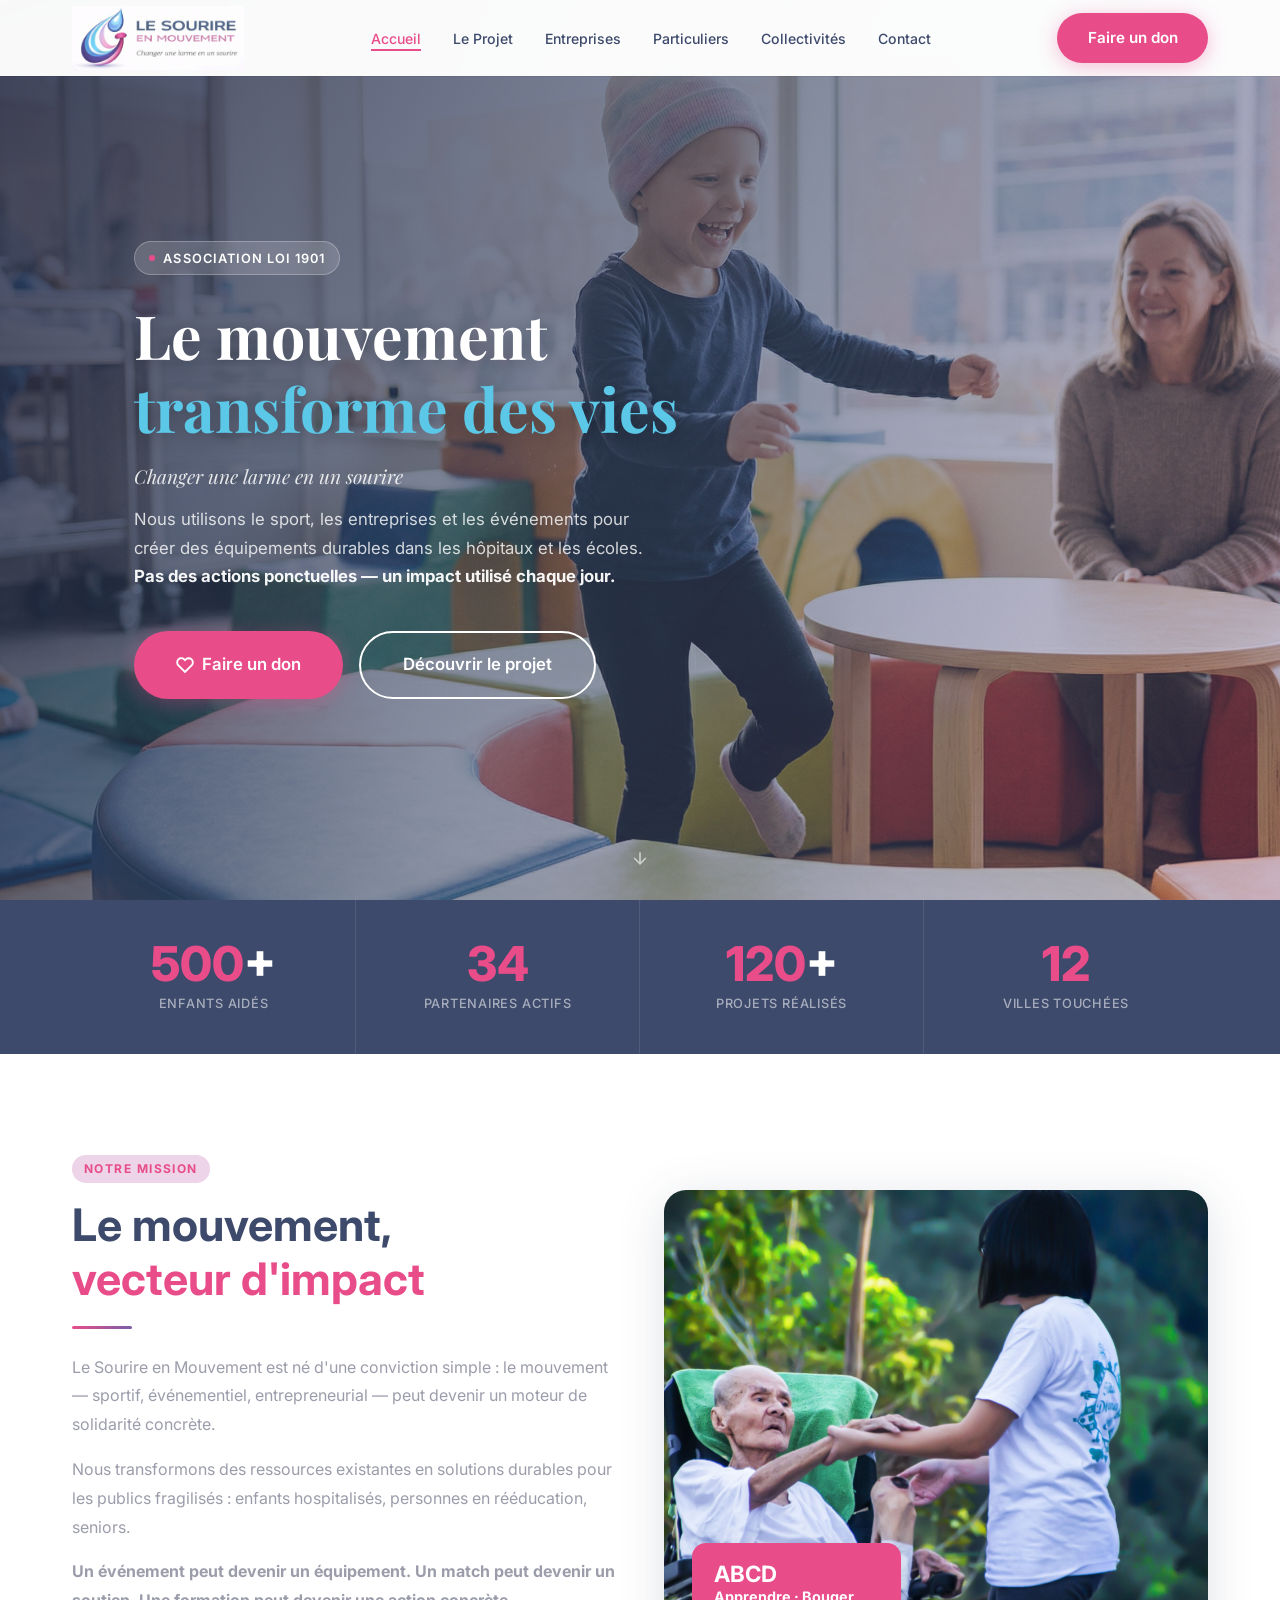
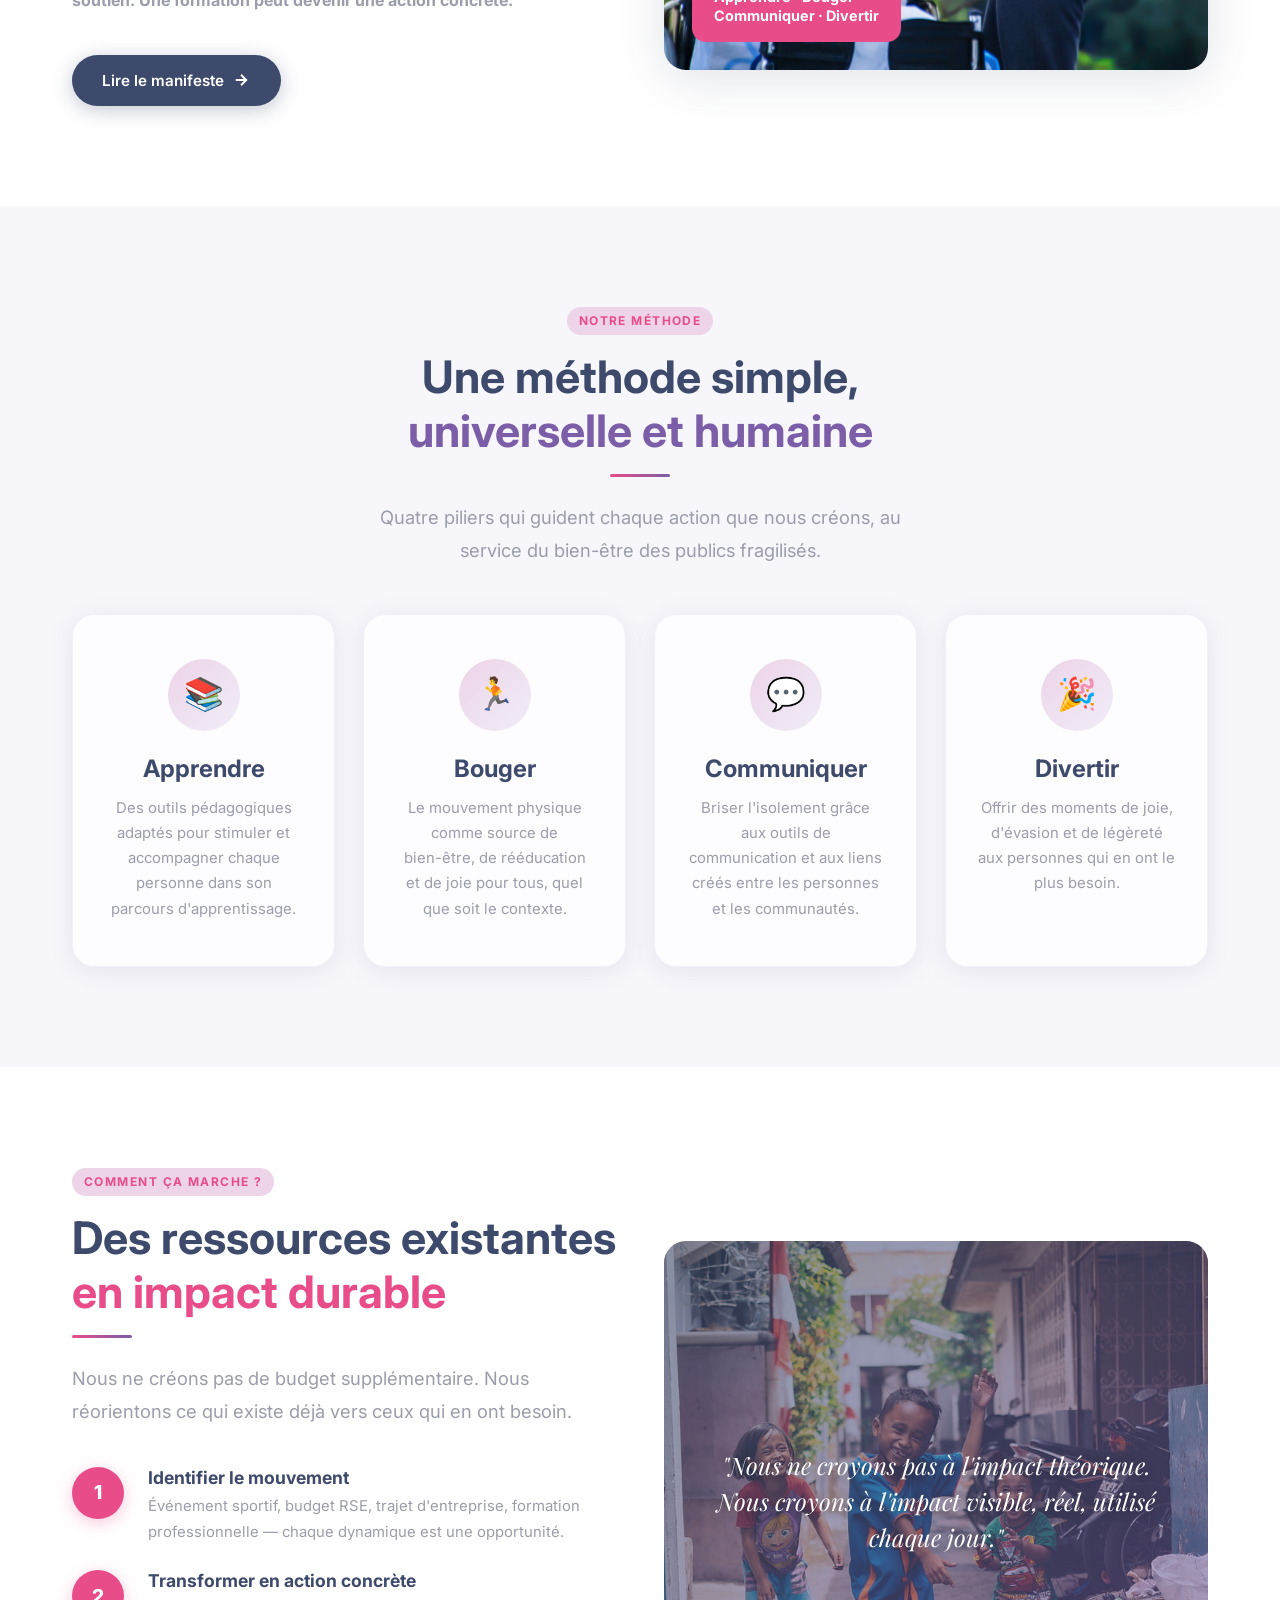
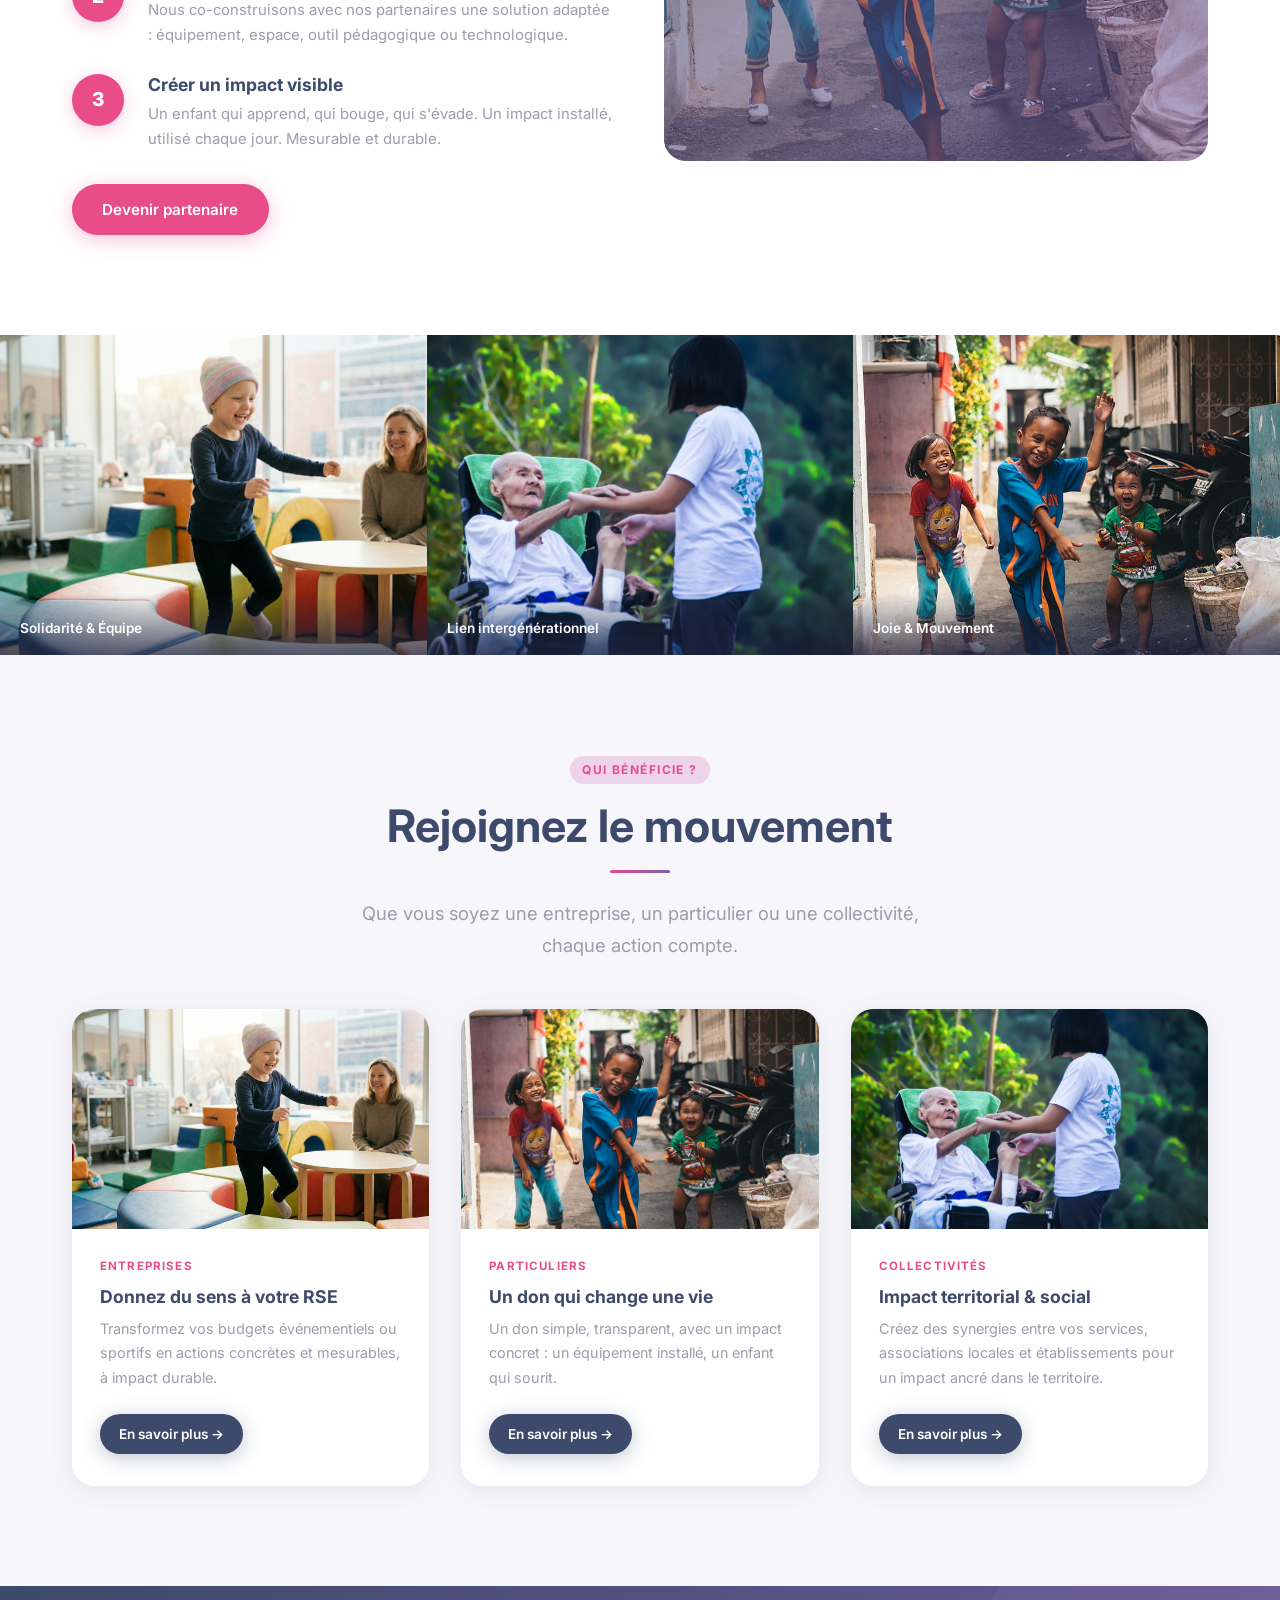
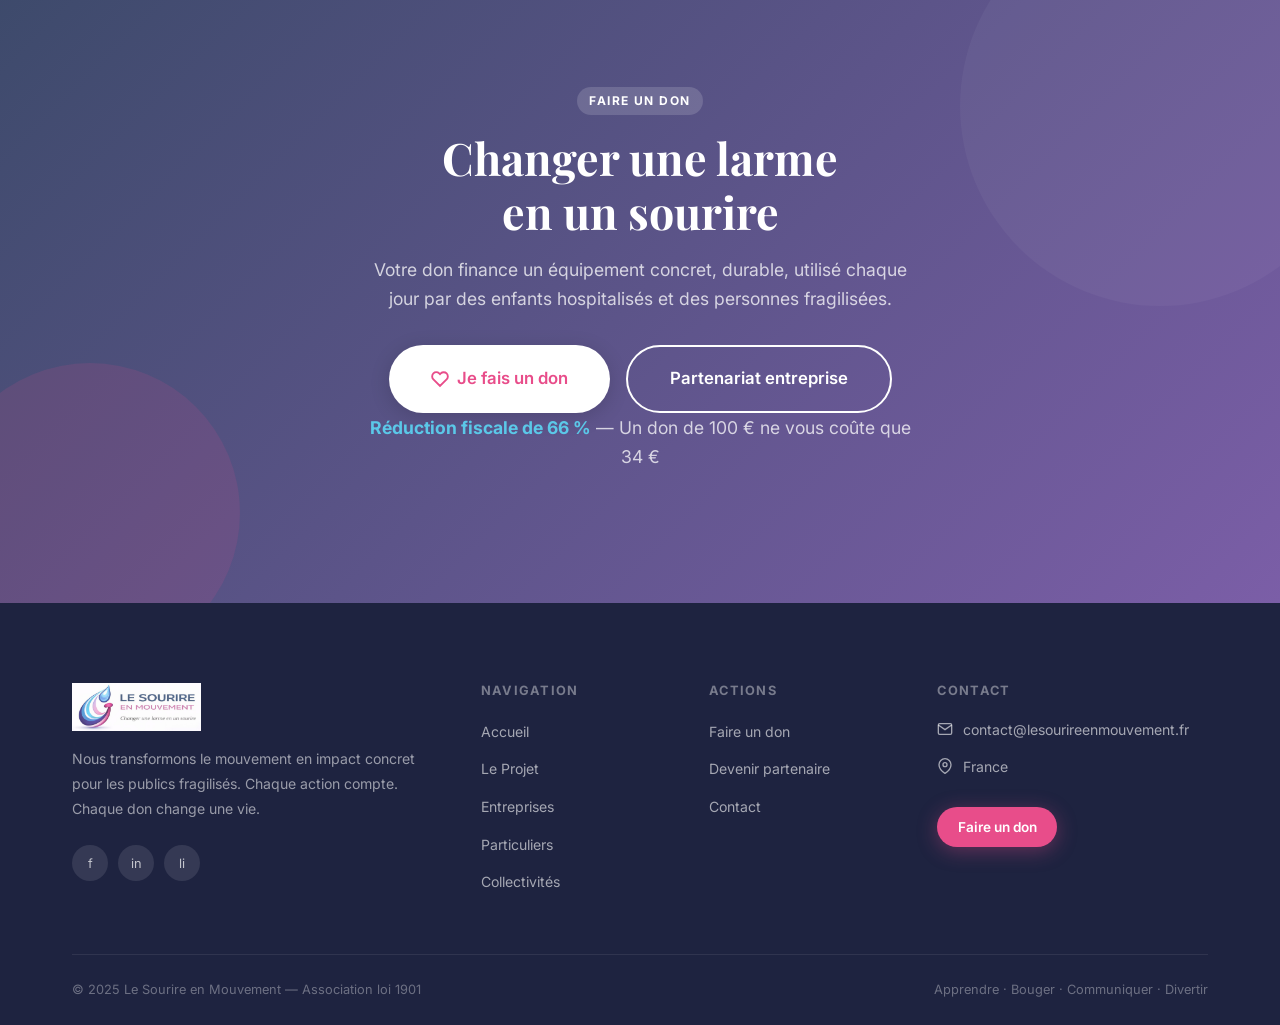
==== index.html @ 17873d9f "Initial commit — Le Sourire en Mouvement website" ====
<!DOCTYPE html>
<html lang="fr">
<head>
  <meta charset="UTF-8">
  <meta name="viewport" content="width=device-width, initial-scale=1.0">
  <title>Le Sourire en Mouvement — Changer une larme en un sourire</title>
  <meta name="description" content="Le Sourire en Mouvement transforme le mouvement en impact concret pour les enfants hospitalisés, les personnes en rééducation et les seniors.">
  <link rel="stylesheet" href="style.css">
</head>
<body>

<!-- ── Navigation ──────────────────────────────────────────────────────── -->
<nav class="navbar" id="navbar">
  <div class="navbar__inner">
    <a href="index.html" class="navbar__logo">
      <img src="images/logo.png" alt="Le Sourire en Mouvement">
    </a>
    <ul class="navbar__nav">
      <li><a href="index.html" class="active">Accueil</a></li>
      <li><a href="presentation.html">Le Projet</a></li>
      <li><a href="entreprises.html">Entreprises</a></li>
      <li><a href="particuliers.html">Particuliers</a></li>
      <li><a href="collectivites.html">Collectivités</a></li>
      <li><a href="contact.html">Contact</a></li>
    </ul>
    <div class="navbar__cta">
      <a href="don.html" class="btn btn-primary">Faire un don</a>
      <button class="navbar__hamburger" id="hamburger" aria-label="Menu">
        <span></span><span></span><span></span>
      </button>
    </div>
  </div>
</nav>

<!-- ── Hero ────────────────────────────────────────────────────────────── -->
<section class="hero">
  <div class="hero__bg"></div>
  <div class="hero__overlay"></div>
  <div class="hero__content">
    <div class="hero__tag">Association loi 1901</div>
    <h1 class="hero__title serif">
      Le mouvement<br>
      <em>transforme des vies</em>
    </h1>
    <p class="hero__sub">Changer une larme en un sourire</p>
    <p class="hero__desc">
      Nous utilisons le sport, les entreprises et les événements
      pour créer des équipements durables dans les hôpitaux et les écoles.
      <strong style="color:rgba(255,255,255,.95)">Pas des actions ponctuelles — un impact utilisé chaque jour.</strong>
    </p>
    <div class="hero__actions">
      <a href="don.html" class="btn btn-primary btn-lg">
        <svg xmlns="http://www.w3.org/2000/svg" viewBox="0 0 24 24" fill="none" stroke="currentColor" stroke-width="2.5"><path d="M20.84 4.61a5.5 5.5 0 0 0-7.78 0L12 5.67l-1.06-1.06a5.5 5.5 0 0 0-7.78 7.78l1.06 1.06L12 21.23l7.78-7.78 1.06-1.06a5.5 5.5 0 0 0 0-7.78z"/></svg>
        Faire un don
      </a>
      <a href="presentation.html" class="btn btn-outline btn-lg">Découvrir le projet</a>
    </div>
  </div>
  <div class="hero__scroll">
    <svg xmlns="http://www.w3.org/2000/svg" viewBox="0 0 24 24" fill="none" stroke="currentColor" stroke-width="2"><path d="M12 5v14M5 12l7 7 7-7"/></svg>
  </div>
</section>

<!-- ── Stats Bar ────────────────────────────────────────────────────────── -->
<section class="stats-bar">
  <div class="stats-bar__inner container">
    <div class="stat-item">
      <div class="stat-item__number"><span id="c1">0</span>+</div>
      <div class="stat-item__label">Enfants aidés</div>
    </div>
    <div class="stat-item">
      <div class="stat-item__number"><span id="c2">0</span></div>
      <div class="stat-item__label">Partenaires actifs</div>
    </div>
    <div class="stat-item">
      <div class="stat-item__number"><span id="c3">0</span>+</div>
      <div class="stat-item__label">Projets réalisés</div>
    </div>
    <div class="stat-item">
      <div class="stat-item__number"><span id="c4">0</span></div>
      <div class="stat-item__label">Villes touchées</div>
    </div>
  </div>
</section>

<!-- ── Mission ──────────────────────────────────────────────────────────── -->
<section class="section">
  <div class="container">
    <div class="grid-2">
      <div class="mission__text">
        <span class="section-tag">Notre mission</span>
        <h2>Le mouvement,<br><span class="text-pink">vecteur d'impact</span></h2>
        <div class="divider divider--left"></div>
        <p>
          Le Sourire en Mouvement est né d'une conviction simple : le mouvement — sportif,
          événementiel, entrepreneurial — peut devenir un moteur de solidarité concrète.
        </p>
        <p>
          Nous transformons des ressources existantes en solutions durables pour les publics
          fragilisés : enfants hospitalisés, personnes en rééducation, seniors.
        </p>
        <p>
          <strong>Un événement peut devenir un équipement. Un match peut devenir un soutien.
          Une formation peut devenir une action concrète.</strong>
        </p>
        <a href="presentation.html" class="btn btn-navy mt-4">
          Lire le manifeste
          <svg xmlns="http://www.w3.org/2000/svg" viewBox="0 0 24 24" fill="none" stroke="currentColor" stroke-width="2.5"><path d="M5 12h14M12 5l7 7-7 7"/></svg>
        </a>
      </div>
      <div class="mission__image-wrap">
        <img src="images/intergenerationnel.jpg" alt="Lien intergénérationnel — enfants et adultes ensemble">
        <div class="mission__badge">
          <strong>ABCD</strong>
          Apprendre · Bouger<br>Communiquer · Divertir
        </div>
      </div>
    </div>
  </div>
</section>

<!-- ── 4 Pillars ────────────────────────────────────────────────────────── -->
<section class="section section--bg">
  <div class="container">
    <div class="text-center mb-6">
      <span class="section-tag">Notre méthode</span>
      <h2>Une méthode simple,<br><span class="text-purple">universelle et humaine</span></h2>
      <div class="divider"></div>
      <p class="section-lead">
        Quatre piliers qui guident chaque action que nous créons,
        au service du bien-être des publics fragilisés.
      </p>
    </div>
    <div class="grid-4">
      <div class="pillar-card fade-up">
        <div class="pillar-card__icon">📚</div>
        <h3>Apprendre</h3>
        <p>Des outils pédagogiques adaptés pour stimuler et accompagner chaque personne dans son parcours d'apprentissage.</p>
      </div>
      <div class="pillar-card fade-up">
        <div class="pillar-card__icon">🏃</div>
        <h3>Bouger</h3>
        <p>Le mouvement physique comme source de bien-être, de rééducation et de joie pour tous, quel que soit le contexte.</p>
      </div>
      <div class="pillar-card fade-up">
        <div class="pillar-card__icon">💬</div>
        <h3>Communiquer</h3>
        <p>Briser l'isolement grâce aux outils de communication et aux liens créés entre les personnes et les communautés.</p>
      </div>
      <div class="pillar-card fade-up">
        <div class="pillar-card__icon">🎉</div>
        <h3>Divertir</h3>
        <p>Offrir des moments de joie, d'évasion et de légèreté aux personnes qui en ont le plus besoin.</p>
      </div>
    </div>
  </div>
</section>

<!-- ── How It Works ─────────────────────────────────────────────────────── -->
<section class="section">
  <div class="container">
    <div class="grid-2">
      <div>
        <span class="section-tag">Comment ça marche ?</span>
        <h2>Des ressources existantes<br><span class="text-pink">en impact durable</span></h2>
        <div class="divider divider--left"></div>
        <p class="section-lead" style="margin-bottom:2.5rem">
          Nous ne créons pas de budget supplémentaire.
          Nous réorientons ce qui existe déjà vers ceux qui en ont besoin.
        </p>
        <div style="display:flex;flex-direction:column;gap:1.6rem">
          <div class="step-card">
            <div class="step-card__num">1</div>
            <div>
              <h3>Identifier le mouvement</h3>
              <p>Événement sportif, budget RSE, trajet d'entreprise, formation professionnelle — chaque dynamique est une opportunité.</p>
            </div>
          </div>
          <div class="step-card">
            <div class="step-card__num">2</div>
            <div>
              <h3>Transformer en action concrète</h3>
              <p>Nous co-construisons avec nos partenaires une solution adaptée : équipement, espace, outil pédagogique ou technologique.</p>
            </div>
          </div>
          <div class="step-card">
            <div class="step-card__num">3</div>
            <div>
              <h3>Créer un impact visible</h3>
              <p>Un enfant qui apprend, qui bouge, qui s'évade. Un impact installé, utilisé chaque jour. Mesurable et durable.</p>
            </div>
          </div>
        </div>
        <a href="entreprises.html" class="btn btn-primary mt-4">Devenir partenaire</a>
      </div>
      <div class="steps-visual">
        <img src="images/children-friends.jpg" alt="Enfants jouant ensemble">
        <div class="steps-visual__overlay">
          <div class="steps-visual__quote">
            "Nous ne croyons pas à l'impact théorique. Nous croyons à l'impact visible, réel, utilisé chaque jour."
          </div>
        </div>
      </div>
    </div>
  </div>
</section>

<!-- ── Photo Strip ──────────────────────────────────────────────────────── -->
<div class="photo-strip">
  <div class="photo-strip__item">
    <img src="images/hero.jpg" alt="Enfants solidaires">
    <div class="photo-strip__item__label">Solidarité &amp; Équipe</div>
  </div>
  <div class="photo-strip__item">
    <img src="images/intergenerationnel.jpg" alt="Lien intergénérationnel">
    <div class="photo-strip__item__label">Lien intergénérationnel</div>
  </div>
  <div class="photo-strip__item">
    <img src="images/children-friends.jpg" alt="Enfants heureux">
    <div class="photo-strip__item__label">Joie &amp; Mouvement</div>
  </div>
</div>

<!-- ── Who We Help ──────────────────────────────────────────────────────── -->
<section class="section section--bg">
  <div class="container">
    <div class="text-center mb-6">
      <span class="section-tag">Qui bénéficie ?</span>
      <h2>Rejoignez le mouvement</h2>
      <div class="divider"></div>
      <p class="section-lead">
        Que vous soyez une entreprise, un particulier ou une collectivité,
        chaque action compte.
      </p>
    </div>
    <div class="grid-3">
      <div class="impact-card">
        <div class="impact-card__img">
          <img src="images/hero.jpg" alt="Entreprises partenaires">
        </div>
        <div class="impact-card__body">
          <div class="impact-card__tag">Entreprises</div>
          <h3>Donnez du sens à votre RSE</h3>
          <p>Transformez vos budgets événementiels ou sportifs en actions concrètes et mesurables, à impact durable.</p>
          <a href="entreprises.html" class="btn btn-navy mt-3" style="font-size:.85rem;padding:.65em 1.4em">En savoir plus →</a>
        </div>
      </div>
      <div class="impact-card">
        <div class="impact-card__img">
          <img src="images/children-friends.jpg" alt="Particuliers donateurs">
        </div>
        <div class="impact-card__body">
          <div class="impact-card__tag">Particuliers</div>
          <h3>Un don qui change une vie</h3>
          <p>Un don simple, transparent, avec un impact concret : un équipement installé, un enfant qui sourit.</p>
          <a href="particuliers.html" class="btn btn-navy mt-3" style="font-size:.85rem;padding:.65em 1.4em">En savoir plus →</a>
        </div>
      </div>
      <div class="impact-card">
        <div class="impact-card__img">
          <img src="images/intergenerationnel.jpg" alt="Collectivités locales">
        </div>
        <div class="impact-card__body">
          <div class="impact-card__tag">Collectivités</div>
          <h3>Impact territorial &amp; social</h3>
          <p>Créez des synergies entre vos services, associations locales et établissements pour un impact ancré dans le territoire.</p>
          <a href="collectivites.html" class="btn btn-navy mt-3" style="font-size:.85rem;padding:.65em 1.4em">En savoir plus →</a>
        </div>
      </div>
    </div>
  </div>
</section>

<!-- ── Donate CTA ───────────────────────────────────────────────────────── -->
<section class="donate-banner">
  <div class="container" style="position:relative;z-index:1">
    <span class="section-tag" style="background:rgba(255,255,255,.15);color:var(--white)">Faire un don</span>
    <h2 class="serif" style="margin-bottom:1rem">
      Changer une larme<br>en un sourire
    </h2>
    <p>
      Votre don finance un équipement concret, durable, utilisé chaque jour
      par des enfants hospitalisés et des personnes fragilisées.
    </p>
    <div class="donate-banner__actions">
      <a href="don.html" class="btn btn-white btn-lg">
        <svg xmlns="http://www.w3.org/2000/svg" viewBox="0 0 24 24" fill="none" stroke="currentColor" stroke-width="2.5"><path d="M20.84 4.61a5.5 5.5 0 0 0-7.78 0L12 5.67l-1.06-1.06a5.5 5.5 0 0 0-7.78 7.78l1.06 1.06L12 21.23l7.78-7.78 1.06-1.06a5.5 5.5 0 0 0 0-7.78z"/></svg>
        Je fais un don
      </a>
      <a href="entreprises.html" class="btn btn-outline btn-lg">Partenariat entreprise</a>
    </div>
    <p class="tax-note">
      <strong>Réduction fiscale de 66 %</strong> — Un don de 100 € ne vous coûte que 34 €
    </p>
  </div>
</section>

<!-- ── Footer ───────────────────────────────────────────────────────────── -->
<footer class="footer">
  <div class="container">
    <div class="footer__grid">
      <div class="footer__brand">
        <img src="images/logo.png" alt="Le Sourire en Mouvement">
        <p>
          Nous transformons le mouvement en impact concret pour les publics fragilisés.
          Chaque action compte. Chaque don change une vie.
        </p>
        <div class="footer__social">
          <a href="#" aria-label="Facebook">f</a>
          <a href="#" aria-label="Instagram">in</a>
          <a href="#" aria-label="LinkedIn">li</a>
        </div>
      </div>
      <div class="footer__col">
        <h4>Navigation</h4>
        <ul>
          <li><a href="index.html">Accueil</a></li>
          <li><a href="presentation.html">Le Projet</a></li>
          <li><a href="entreprises.html">Entreprises</a></li>
          <li><a href="particuliers.html">Particuliers</a></li>
          <li><a href="collectivites.html">Collectivités</a></li>
        </ul>
      </div>
      <div class="footer__col">
        <h4>Actions</h4>
        <ul>
          <li><a href="don.html">Faire un don</a></li>
          <li><a href="entreprises.html">Devenir partenaire</a></li>
          <li><a href="contact.html">Contact</a></li>
        </ul>
      </div>
      <div class="footer__col">
        <h4>Contact</h4>
        <div class="footer__contact-item">
          <svg xmlns="http://www.w3.org/2000/svg" width="16" height="16" viewBox="0 0 24 24" fill="none" stroke="currentColor" stroke-width="2"><path d="M4 4h16c1.1 0 2 .9 2 2v12c0 1.1-.9 2-2 2H4c-1.1 0-2-.9-2-2V6c0-1.1.9-2 2-2z"/><polyline points="22,6 12,13 2,6"/></svg>
          contact@lesourireenmouvement.fr
        </div>
        <div class="footer__contact-item">
          <svg xmlns="http://www.w3.org/2000/svg" width="16" height="16" viewBox="0 0 24 24" fill="none" stroke="currentColor" stroke-width="2"><path d="M21 10c0 7-9 13-9 13s-9-6-9-13a9 9 0 0 1 18 0z"/><circle cx="12" cy="10" r="3"/></svg>
          France
        </div>
        <a href="don.html" class="btn btn-primary mt-2" style="font-size:.85rem;padding:.65em 1.5em">Faire un don</a>
      </div>
    </div>
    <div class="footer__bottom">
      <span>© 2025 Le Sourire en Mouvement — Association loi 1901</span>
      <span>Apprendre · Bouger · Communiquer · Divertir</span>
    </div>
  </div>
</footer>

<script>
  // Hamburger menu
  const hamburger = document.getElementById('hamburger');
  const navbar = document.getElementById('navbar');
  hamburger?.addEventListener('click', () => navbar.classList.toggle('navbar--open'));

  // Animated counters
  function animateCounter(el, target, suffix) {
    let start = 0;
    const step = target / 60;
    const interval = setInterval(() => {
      start = Math.min(start + step, target);
      el.textContent = Math.round(start).toLocaleString('fr-FR');
      if (start >= target) clearInterval(interval);
    }, 25);
  }
  const observer = new IntersectionObserver((entries) => {
    entries.forEach(e => {
      if (e.isIntersecting) {
        animateCounter(document.getElementById('c1'), 500);
        animateCounter(document.getElementById('c2'), 34);
        animateCounter(document.getElementById('c3'), 120);
        animateCounter(document.getElementById('c4'), 12);
        observer.disconnect();
      }
    });
  }, { threshold: 0.3 });
  const statsBar = document.querySelector('.stats-bar');
  if (statsBar) observer.observe(statsBar);

  // Navbar scroll effect
  window.addEventListener('scroll', () => {
    navbar.style.boxShadow = window.scrollY > 20 ? '0 2px 20px rgba(0,0,0,.10)' : '';
  });
</script>
</body>
</html>
---- style.css ----
/* ============================================================
   LE SOURIRE EN MOUVEMENT — Global Stylesheet
   Inspired by DoGood / Qode Interactive charity theme
   ============================================================ */

@import url('https://fonts.googleapis.com/css2?family=Inter:wght@300;400;500;600;700;800&family=Playfair+Display:ital,wght@0,700;1,600&display=swap');

/* ── CSS Variables ─────────────────────────────────────────── */
:root {
  --navy:       #3D4A6B;
  --pink:       #E84D8A;
  --purple:     #7B5EA7;
  --sky:        #5BC8E8;
  --rose:       #D97FAB;
  --lavender:   #A89CC8;
  --bg:         #F7F6FB;
  --bg2:        #F0EDF8;
  --mist:       #D8D0EC;
  --blush:      #EDD4E8;
  --gray:       #9B9DAA;
  --dark:       #1E2340;
  --white:      #FFFFFF;
  --card-bg:    #FDFCFF;

  --radius:     14px;
  --radius-lg:  22px;
  --shadow:     0 4px 24px rgba(61,74,107,.10);
  --shadow-lg:  0 8px 48px rgba(61,74,107,.16);
  --transition: .3s cubic-bezier(.4,0,.2,1);
}

/* ── Reset ─────────────────────────────────────────────────── */
*, *::before, *::after { box-sizing: border-box; margin: 0; padding: 0; }
html { scroll-behavior: smooth; font-size: 16px; }
body {
  font-family: 'Inter', system-ui, sans-serif;
  color: var(--navy);
  background: var(--white);
  line-height: 1.65;
  overflow-x: hidden;
}
img { display: block; max-width: 100%; height: auto; }
a  { color: inherit; text-decoration: none; }
ul { list-style: none; }
button { cursor: pointer; font-family: inherit; border: none; background: none; }

/* ── Typography ────────────────────────────────────────────── */
h1,h2,h3,h4,h5 { line-height: 1.2; font-weight: 700; }
h1 { font-size: clamp(2.2rem, 5vw, 3.8rem); }
h2 { font-size: clamp(1.7rem, 3.5vw, 2.8rem); }
h3 { font-size: clamp(1.2rem, 2vw, 1.5rem); }
.serif { font-family: 'Playfair Display', Georgia, serif; }
.section-tag {
  display: inline-block;
  font-size: .75rem;
  font-weight: 700;
  letter-spacing: .12em;
  text-transform: uppercase;
  color: var(--pink);
  background: var(--blush);
  padding: .35em 1em;
  border-radius: 50px;
  margin-bottom: 1rem;
}
.section-lead {
  font-size: 1.15rem;
  color: var(--gray);
  max-width: 560px;
  line-height: 1.75;
}
.text-pink   { color: var(--pink); }
.text-purple { color: var(--purple); }
.text-white  { color: var(--white); }

/* ── Layout ─────────────────────────────────────────────────── */
.container {
  width: 100%;
  max-width: 1200px;
  margin-inline: auto;
  padding-inline: 32px;
}
.container--wide { max-width: 1400px; }
.section { padding: 100px 0; }
.section--sm { padding: 64px 0; }
.section--bg  { background: var(--bg); }
.section--bg2 { background: var(--bg2); }
.section--dark { background: var(--navy); color: var(--white); }
.section--pink { background: var(--pink); color: var(--white); }

/* Grid helpers */
.grid-2 { display: grid; grid-template-columns: 1fr 1fr; gap: 48px; align-items: center; }
.grid-3 { display: grid; grid-template-columns: repeat(3, 1fr); gap: 32px; }
.grid-4 { display: grid; grid-template-columns: repeat(4, 1fr); gap: 28px; }

/* ── Buttons ────────────────────────────────────────────────── */
.btn {
  display: inline-flex;
  align-items: center;
  gap: .5rem;
  padding: .85em 2em;
  border-radius: 50px;
  font-weight: 600;
  font-size: .95rem;
  transition: var(--transition);
  white-space: nowrap;
}
.btn-primary {
  background: var(--pink);
  color: var(--white);
  box-shadow: 0 4px 20px rgba(232,77,138,.35);
}
.btn-primary:hover {
  background: #d63a78;
  box-shadow: 0 6px 28px rgba(232,77,138,.50);
  transform: translateY(-2px);
}
.btn-outline {
  border: 2px solid var(--white);
  color: var(--white);
}
.btn-outline:hover {
  background: var(--white);
  color: var(--navy);
  transform: translateY(-2px);
}
.btn-navy {
  background: var(--navy);
  color: var(--white);
  box-shadow: 0 4px 20px rgba(61,74,107,.30);
}
.btn-navy:hover {
  background: #2e3755;
  transform: translateY(-2px);
}
.btn-white {
  background: var(--white);
  color: var(--pink);
  box-shadow: 0 4px 20px rgba(0,0,0,.15);
}
.btn-white:hover {
  background: var(--bg);
  transform: translateY(-2px);
}
.btn-lg { padding: 1.1em 2.5em; font-size: 1.05rem; }
.btn svg { width: 18px; height: 18px; flex-shrink: 0; }

/* ── Navigation ─────────────────────────────────────────────── */
.navbar {
  position: fixed;
  top: 0; left: 0; right: 0;
  z-index: 1000;
  background: rgba(255,255,255,.97);
  backdrop-filter: blur(12px);
  box-shadow: 0 1px 0 rgba(0,0,0,.06);
  transition: var(--transition);
}
.navbar__inner {
  display: flex;
  align-items: center;
  justify-content: space-between;
  height: 76px;
  max-width: 1200px;
  margin-inline: auto;
  padding-inline: 32px;
}
.navbar__logo {
  display: flex;
  align-items: center;
  gap: 12px;
}
.navbar__logo img {
  height: 64px;
  width: auto;
  object-fit: contain;
}
.navbar__logo-text {
  display: flex;
  flex-direction: column;
  line-height: 1.1;
}
.navbar__logo-text strong {
  font-size: .9rem;
  font-weight: 800;
  color: var(--navy);
  letter-spacing: .02em;
}
.navbar__logo-text span {
  font-size: .7rem;
  color: var(--pink);
  font-weight: 600;
  letter-spacing: .04em;
  text-transform: uppercase;
}
.navbar__nav {
  display: flex;
  align-items: center;
  gap: 2rem;
}
.navbar__nav a {
  font-size: .88rem;
  font-weight: 500;
  color: var(--navy);
  position: relative;
  padding-bottom: 2px;
  transition: color var(--transition);
}
.navbar__nav a::after {
  content: '';
  position: absolute;
  bottom: -2px; left: 0; right: 100%;
  height: 2px;
  background: var(--pink);
  transition: right var(--transition);
}
.navbar__nav a:hover,
.navbar__nav a.active {
  color: var(--pink);
}
.navbar__nav a:hover::after,
.navbar__nav a.active::after {
  right: 0;
}
.navbar__cta {
  display: flex;
  align-items: center;
  gap: 12px;
}
.navbar__hamburger {
  display: none;
  flex-direction: column;
  gap: 5px;
  padding: 8px;
}
.navbar__hamburger span {
  display: block;
  width: 24px;
  height: 2px;
  background: var(--navy);
  transition: var(--transition);
  border-radius: 2px;
}

/* ── Hero ────────────────────────────────────────────────────── */
.hero {
  position: relative;
  min-height: 100vh;
  display: flex;
  align-items: center;
  overflow: hidden;
}
.hero__bg {
  position: absolute;
  inset: 0;
  background-size: cover;
  background-position: center 30%;
  background-image: url('images/hero.jpg');
}
.hero__overlay {
  position: absolute;
  inset: 0;
  background: linear-gradient(
    120deg,
    rgba(30,35,64,.82) 0%,
    rgba(61,74,107,.60) 50%,
    rgba(123,94,167,.30) 100%
  );
}
.hero__content {
  position: relative;
  z-index: 2;
  max-width: 700px;
  padding: 120px 32px 80px;
  margin-inline: auto;
  margin-left: clamp(32px, 8vw, 140px);
}
.hero__tag {
  display: inline-flex;
  align-items: center;
  gap: .5rem;
  background: rgba(255,255,255,.15);
  backdrop-filter: blur(8px);
  border: 1px solid rgba(255,255,255,.25);
  color: var(--white);
  padding: .45em 1.1em;
  border-radius: 50px;
  font-size: .8rem;
  font-weight: 600;
  letter-spacing: .08em;
  text-transform: uppercase;
  margin-bottom: 1.5rem;
}
.hero__tag::before {
  content: '';
  width: 6px; height: 6px;
  background: var(--pink);
  border-radius: 50%;
}
.hero__title {
  color: var(--white);
  margin-bottom: 1rem;
  text-shadow: 0 2px 20px rgba(0,0,0,.3);
}
.hero__title em {
  font-style: normal;
  color: var(--sky);
}
.hero__sub {
  color: rgba(255,255,255,.85);
  font-size: 1.2rem;
  margin-bottom: .75rem;
  font-style: italic;
  font-family: 'Playfair Display', serif;
}
.hero__desc {
  color: rgba(255,255,255,.80);
  font-size: 1.05rem;
  max-width: 520px;
  margin-bottom: 2.5rem;
  line-height: 1.7;
}
.hero__actions {
  display: flex;
  gap: 16px;
  flex-wrap: wrap;
}
.hero__scroll {
  position: absolute;
  bottom: 32px;
  left: 50%;
  transform: translateX(-50%);
  z-index: 2;
  color: rgba(255,255,255,.6);
  font-size: .75rem;
  font-weight: 500;
  letter-spacing: .08em;
  display: flex;
  flex-direction: column;
  align-items: center;
  gap: 8px;
  animation: scrollBounce 2s infinite;
}
.hero__scroll svg { width: 20px; height: 20px; }
@keyframes scrollBounce {
  0%, 100% { transform: translateX(-50%) translateY(0); }
  50%       { transform: translateX(-50%) translateY(6px); }
}

/* ── Stats Bar ───────────────────────────────────────────────── */
.stats-bar {
  background: var(--navy);
  padding: 0;
}
.stats-bar__inner {
  display: grid;
  grid-template-columns: repeat(4, 1fr);
}
.stat-item {
  padding: 40px 24px;
  text-align: center;
  border-right: 1px solid rgba(255,255,255,.10);
  position: relative;
}
.stat-item:last-child { border-right: none; }
.stat-item__number {
  font-size: clamp(2rem, 4vw, 3rem);
  font-weight: 800;
  color: var(--white);
  line-height: 1;
  margin-bottom: .3rem;
}
.stat-item__number span { color: var(--pink); }
.stat-item__label {
  font-size: .8rem;
  color: rgba(255,255,255,.55);
  font-weight: 500;
  letter-spacing: .06em;
  text-transform: uppercase;
}

/* ── Mission Section ────────────────────────────────────────── */
.mission__text { max-width: 560px; }
.mission__text h2 { margin-bottom: 1.2rem; }
.mission__text p  { color: var(--gray); margin-bottom: 1rem; line-height: 1.8; }
.mission__text .btn { margin-top: 1.5rem; }
.mission__image-wrap {
  position: relative;
  border-radius: var(--radius-lg);
  overflow: hidden;
  box-shadow: var(--shadow-lg);
}
.mission__image-wrap img {
  width: 100%;
  height: 480px;
  object-fit: cover;
}
.mission__badge {
  position: absolute;
  bottom: 28px;
  left: 28px;
  background: var(--pink);
  color: var(--white);
  padding: 16px 22px;
  border-radius: var(--radius);
  font-weight: 700;
  font-size: .9rem;
  line-height: 1.3;
  box-shadow: var(--shadow);
}
.mission__badge strong { display: block; font-size: 1.4rem; }

/* ── Pillars ────────────────────────────────────────────────── */
.pillar-card {
  background: var(--card-bg);
  border-radius: var(--radius-lg);
  padding: 44px 32px;
  text-align: center;
  box-shadow: var(--shadow);
  transition: var(--transition);
  border: 1px solid rgba(123,94,167,.08);
  position: relative;
  overflow: hidden;
}
.pillar-card::before {
  content: '';
  position: absolute;
  top: 0; left: 0; right: 0;
  height: 4px;
  background: linear-gradient(90deg, var(--pink), var(--purple));
  transform: scaleX(0);
  transform-origin: left;
  transition: transform var(--transition);
}
.pillar-card:hover { transform: translateY(-6px); box-shadow: var(--shadow-lg); }
.pillar-card:hover::before { transform: scaleX(1); }
.pillar-card__icon {
  width: 72px;
  height: 72px;
  background: linear-gradient(135deg, var(--blush), var(--bg2));
  border-radius: 50%;
  display: flex;
  align-items: center;
  justify-content: center;
  margin: 0 auto 1.5rem;
  font-size: 2rem;
  transition: var(--transition);
}
.pillar-card:hover .pillar-card__icon {
  background: linear-gradient(135deg, var(--pink), var(--purple));
  transform: scale(1.1);
}
.pillar-card h3 { margin-bottom: .75rem; color: var(--navy); }
.pillar-card p  { color: var(--gray); font-size: .93rem; line-height: 1.7; }

/* ── How It Works ───────────────────────────────────────────── */
.step-card {
  display: flex;
  gap: 24px;
  align-items: flex-start;
}
.step-card__num {
  flex-shrink: 0;
  width: 52px;
  height: 52px;
  background: var(--pink);
  color: var(--white);
  border-radius: 50%;
  display: flex;
  align-items: center;
  justify-content: center;
  font-size: 1.2rem;
  font-weight: 800;
  box-shadow: 0 4px 16px rgba(232,77,138,.3);
}
.step-card h3 { font-size: 1.1rem; margin-bottom: .4rem; }
.step-card p  { color: var(--gray); font-size: .93rem; line-height: 1.7; }
.steps-visual {
  position: relative;
  border-radius: var(--radius-lg);
  overflow: hidden;
}
.steps-visual img {
  width: 100%;
  height: 520px;
  object-fit: cover;
}
.steps-visual__overlay {
  position: absolute;
  inset: 0;
  background: linear-gradient(135deg, rgba(61,74,107,.6), rgba(123,94,167,.5));
  display: flex;
  align-items: center;
  justify-content: center;
}
.steps-visual__quote {
  color: var(--white);
  text-align: center;
  padding: 40px;
  font-size: 1.5rem;
  font-family: 'Playfair Display', serif;
  font-style: italic;
  text-shadow: 0 2px 12px rgba(0,0,0,.3);
  line-height: 1.5;
}

/* ── Impact Cards ───────────────────────────────────────────── */
.impact-card {
  background: var(--white);
  border-radius: var(--radius-lg);
  overflow: hidden;
  box-shadow: var(--shadow);
  transition: var(--transition);
}
.impact-card:hover { transform: translateY(-4px); box-shadow: var(--shadow-lg); }
.impact-card__img {
  height: 220px;
  overflow: hidden;
}
.impact-card__img img {
  width: 100%;
  height: 100%;
  object-fit: cover;
  transition: transform .5s ease;
}
.impact-card:hover .impact-card__img img { transform: scale(1.05); }
.impact-card__body {
  padding: 28px 28px 32px;
}
.impact-card__tag {
  font-size: .72rem;
  font-weight: 700;
  letter-spacing: .1em;
  text-transform: uppercase;
  color: var(--pink);
  margin-bottom: .6rem;
}
.impact-card__body h3 { margin-bottom: .6rem; font-size: 1.1rem; }
.impact-card__body p  { color: var(--gray); font-size: .9rem; line-height: 1.7; }

/* ── Donate CTA Banner ──────────────────────────────────────── */
.donate-banner {
  background: linear-gradient(135deg, var(--navy) 0%, var(--purple) 100%);
  padding: 100px 0;
  text-align: center;
  position: relative;
  overflow: hidden;
}
.donate-banner::before {
  content: '';
  position: absolute;
  top: -80px; right: -80px;
  width: 400px; height: 400px;
  background: rgba(255,255,255,.04);
  border-radius: 50%;
}
.donate-banner::after {
  content: '';
  position: absolute;
  bottom: -60px; left: -60px;
  width: 300px; height: 300px;
  background: rgba(232,77,138,.12);
  border-radius: 50%;
}
.donate-banner h2 { color: var(--white); margin-bottom: 1rem; }
.donate-banner p  { color: rgba(255,255,255,.75); font-size: 1.1rem; max-width: 560px; margin: 0 auto 2rem; }
.donate-banner__actions { display: flex; gap: 16px; justify-content: center; flex-wrap: wrap; position: relative; z-index: 1; }
.tax-note {
  margin-top: 1.5rem;
  font-size: .85rem;
  color: rgba(255,255,255,.55);
  position: relative;
  z-index: 1;
}
.tax-note strong { color: var(--sky); }

/* ── Photo Strip ────────────────────────────────────────────── */
.photo-strip {
  display: grid;
  grid-template-columns: repeat(3, 1fr);
  height: 320px;
}
.photo-strip__item {
  overflow: hidden;
  position: relative;
}
.photo-strip__item img {
  width: 100%;
  height: 100%;
  object-fit: cover;
  transition: transform .6s ease;
}
.photo-strip__item:hover img { transform: scale(1.06); }
.photo-strip__item__label {
  position: absolute;
  bottom: 0; left: 0; right: 0;
  background: linear-gradient(transparent, rgba(30,35,64,.75));
  color: var(--white);
  padding: 24px 20px 16px;
  font-size: .85rem;
  font-weight: 600;
}

/* ── Testimonial ────────────────────────────────────────────── */
.testimonial-card {
  background: var(--white);
  border-radius: var(--radius-lg);
  padding: 40px 36px;
  box-shadow: var(--shadow);
  position: relative;
}
.testimonial-card::before {
  content: '"';
  position: absolute;
  top: -8px; left: 28px;
  font-size: 6rem;
  font-family: 'Playfair Display', serif;
  color: var(--blush);
  line-height: 1;
}
.testimonial-card p {
  font-size: 1.05rem;
  color: var(--navy);
  font-style: italic;
  margin-bottom: 1.5rem;
  line-height: 1.75;
}
.testimonial-card__author {
  display: flex;
  align-items: center;
  gap: 12px;
}
.testimonial-card__avatar {
  width: 44px; height: 44px;
  border-radius: 50%;
  background: linear-gradient(135deg, var(--pink), var(--purple));
  display: flex;
  align-items: center;
  justify-content: center;
  color: var(--white);
  font-weight: 700;
  font-size: 1rem;
  flex-shrink: 0;
}
.testimonial-card__name { font-weight: 700; font-size: .9rem; }
.testimonial-card__role { font-size: .78rem; color: var(--gray); }

/* ── Page Hero (inner pages) ────────────────────────────────── */
.page-hero {
  padding: 160px 0 80px;
  background: linear-gradient(135deg, var(--navy) 0%, var(--purple) 100%);
  color: var(--white);
  text-align: center;
  position: relative;
  overflow: hidden;
}
.page-hero::after {
  content: '';
  position: absolute;
  bottom: -1px; left: 0; right: 0;
  height: 60px;
  background: var(--white);
  clip-path: ellipse(55% 100% at 50% 100%);
}
.page-hero h1 { color: var(--white); margin-bottom: .75rem; }
.page-hero p  { color: rgba(255,255,255,.75); font-size: 1.1rem; max-width: 540px; margin-inline: auto; }

/* ── Accordion ──────────────────────────────────────────────── */
.accordion-item {
  border-bottom: 1px solid rgba(61,74,107,.10);
}
.accordion-item summary {
  padding: 1.4rem 0;
  font-weight: 600;
  font-size: 1rem;
  cursor: pointer;
  display: flex;
  align-items: center;
  justify-content: space-between;
  list-style: none;
  color: var(--navy);
  transition: color var(--transition);
}
.accordion-item summary::-webkit-details-marker { display: none; }
.accordion-item summary::after {
  content: '+';
  font-size: 1.4rem;
  color: var(--pink);
  transition: transform var(--transition);
}
.accordion-item[open] summary::after { transform: rotate(45deg); }
.accordion-item[open] summary { color: var(--pink); }
.accordion-item p {
  padding-bottom: 1.4rem;
  color: var(--gray);
  line-height: 1.8;
  font-size: .95rem;
}

/* ── Forms ──────────────────────────────────────────────────── */
.form-group {
  margin-bottom: 1.4rem;
}
.form-group label {
  display: block;
  font-size: .85rem;
  font-weight: 600;
  color: var(--navy);
  margin-bottom: .5rem;
}
.form-group input,
.form-group textarea,
.form-group select {
  width: 100%;
  padding: .85em 1.1em;
  border: 1.5px solid rgba(61,74,107,.15);
  border-radius: var(--radius);
  font-family: inherit;
  font-size: .95rem;
  color: var(--navy);
  background: var(--white);
  transition: border-color var(--transition), box-shadow var(--transition);
  outline: none;
}
.form-group input:focus,
.form-group textarea:focus,
.form-group select:focus {
  border-color: var(--pink);
  box-shadow: 0 0 0 3px rgba(232,77,138,.12);
}
.form-group textarea { min-height: 130px; resize: vertical; }

/* ── Don Amount Picker ──────────────────────────────────────── */
.amount-grid {
  display: grid;
  grid-template-columns: repeat(3, 1fr);
  gap: 12px;
  margin-bottom: 1.4rem;
}
.amount-btn {
  padding: .9em 1em;
  border: 2px solid rgba(61,74,107,.15);
  border-radius: var(--radius);
  font-weight: 700;
  font-size: 1rem;
  color: var(--navy);
  background: var(--white);
  cursor: pointer;
  transition: var(--transition);
  text-align: center;
}
.amount-btn:hover,
.amount-btn.active {
  border-color: var(--pink);
  color: var(--pink);
  background: var(--blush);
}
.amount-btn .real-cost {
  display: block;
  font-size: .7rem;
  font-weight: 500;
  color: var(--gray);
  margin-top: .2rem;
}
.amount-btn.active .real-cost { color: var(--rose); }

/* ── Tax Note Badge ─────────────────────────────────────────── */
.tax-badge {
  background: linear-gradient(135deg, var(--blush), #fce4ef);
  border: 1px solid rgba(232,77,138,.2);
  border-radius: var(--radius);
  padding: 20px 24px;
  display: flex;
  gap: 16px;
  align-items: flex-start;
  margin: 1.5rem 0;
}
.tax-badge__icon {
  font-size: 2rem;
  flex-shrink: 0;
}
.tax-badge__text h4 { font-size: .95rem; color: var(--navy); margin-bottom: .3rem; }
.tax-badge__text p  { font-size: .85rem; color: var(--gray); line-height: 1.6; }
.tax-badge__text strong { color: var(--pink); }

/* ── Offer Cards (Entreprises/Collectivites) ────────────────── */
.offer-card {
  background: var(--white);
  border-radius: var(--radius-lg);
  padding: 40px 32px;
  box-shadow: var(--shadow);
  transition: var(--transition);
  border-top: 4px solid var(--mist);
  height: 100%;
}
.offer-card:hover {
  transform: translateY(-6px);
  box-shadow: var(--shadow-lg);
  border-top-color: var(--pink);
}
.offer-card__icon {
  font-size: 2.5rem;
  margin-bottom: 1.2rem;
}
.offer-card h3 { margin-bottom: .8rem; }
.offer-card p  { color: var(--gray); line-height: 1.75; font-size: .93rem; }
.offer-card ul {
  margin-top: 1.2rem;
  display: flex;
  flex-direction: column;
  gap: .6rem;
}
.offer-card ul li {
  font-size: .9rem;
  color: var(--gray);
  padding-left: 1.4em;
  position: relative;
}
.offer-card ul li::before {
  content: '✓';
  position: absolute;
  left: 0;
  color: var(--pink);
  font-weight: 700;
}

/* ── Contact Cards ──────────────────────────────────────────── */
.contact-card {
  background: var(--card-bg);
  border-radius: var(--radius-lg);
  padding: 36px 32px;
  text-align: center;
  box-shadow: var(--shadow);
  transition: var(--transition);
}
.contact-card:hover { transform: translateY(-4px); }
.contact-card__icon {
  font-size: 2.5rem;
  margin-bottom: 1rem;
}
.contact-card h3 { margin-bottom: .5rem; font-size: 1.1rem; }
.contact-card p, .contact-card a {
  color: var(--gray);
  font-size: .9rem;
  line-height: 1.7;
}
.contact-card a:hover { color: var(--pink); }

/* ── Map placeholder ────────────────────────────────────────── */
.map-placeholder {
  width: 100%;
  height: 380px;
  background: linear-gradient(135deg, var(--bg2), var(--blush));
  border-radius: var(--radius-lg);
  display: flex;
  align-items: center;
  justify-content: center;
  font-size: 1rem;
  color: var(--gray);
  border: 1.5px dashed var(--mist);
}

/* ── Footer ─────────────────────────────────────────────────── */
.footer {
  background: var(--dark);
  color: var(--white);
  padding: 80px 0 0;
}
.footer__grid {
  display: grid;
  grid-template-columns: 2fr 1fr 1fr 1.5fr;
  gap: 48px;
  padding-bottom: 60px;
}
.footer__brand p {
  color: rgba(255,255,255,.55);
  font-size: .88rem;
  line-height: 1.75;
  margin: 1rem 0 1.5rem;
}
.footer__brand img {
  height: 48px;
  width: auto;
  object-fit: contain;
}
.footer__social {
  display: flex;
  gap: 10px;
  margin-top: .5rem;
}
.footer__social a {
  width: 36px; height: 36px;
  background: rgba(255,255,255,.10);
  border-radius: 50%;
  display: flex;
  align-items: center;
  justify-content: center;
  font-size: .8rem;
  color: rgba(255,255,255,.7);
  transition: var(--transition);
}
.footer__social a:hover {
  background: var(--pink);
  color: var(--white);
}
.footer__col h4 {
  font-size: .8rem;
  font-weight: 700;
  letter-spacing: .1em;
  text-transform: uppercase;
  color: rgba(255,255,255,.4);
  margin-bottom: 1.2rem;
}
.footer__col ul { display: flex; flex-direction: column; gap: .7rem; }
.footer__col ul li a {
  font-size: .88rem;
  color: rgba(255,255,255,.6);
  transition: color var(--transition);
}
.footer__col ul li a:hover { color: var(--pink); }
.footer__contact-item {
  display: flex;
  gap: 10px;
  align-items: flex-start;
  font-size: .88rem;
  color: rgba(255,255,255,.6);
  margin-bottom: .85rem;
}
.footer__contact-item svg { flex-shrink: 0; margin-top: 3px; }
.footer__bottom {
  border-top: 1px solid rgba(255,255,255,.08);
  padding: 24px 0;
  display: flex;
  align-items: center;
  justify-content: space-between;
  font-size: .8rem;
  color: rgba(255,255,255,.35);
}
.footer__bottom a { color: rgba(255,255,255,.5); transition: color var(--transition); }
.footer__bottom a:hover { color: var(--pink); }

/* ── Utilities ──────────────────────────────────────────────── */
.text-center { text-align: center; }
.text-center .section-lead { margin-inline: auto; }
.mt-1 { margin-top: .5rem; }
.mt-2 { margin-top: 1rem; }
.mt-3 { margin-top: 1.5rem; }
.mt-4 { margin-top: 2rem; }
.mb-4 { margin-bottom: 2rem; }
.mb-6 { margin-bottom: 3rem; }
.divider {
  width: 60px;
  height: 3px;
  background: linear-gradient(90deg, var(--pink), var(--purple));
  border-radius: 2px;
  margin: 1rem auto 1.5rem;
}
.divider--left { margin-left: 0; }

/* ── Animations ─────────────────────────────────────────────── */
@keyframes fadeUp {
  from { opacity: 0; transform: translateY(30px); }
  to   { opacity: 1; transform: translateY(0); }
}
.fade-up {
  opacity: 0;
  animation: fadeUp .7s ease forwards;
}
.fade-up:nth-child(1) { animation-delay: .1s; }
.fade-up:nth-child(2) { animation-delay: .2s; }
.fade-up:nth-child(3) { animation-delay: .3s; }
.fade-up:nth-child(4) { animation-delay: .4s; }

/* ── Responsive ─────────────────────────────────────────────── */
@media (max-width: 1024px) {
  .grid-4 { grid-template-columns: repeat(2, 1fr); }
  .footer__grid { grid-template-columns: 1fr 1fr; }
  .stats-bar__inner { grid-template-columns: repeat(2, 1fr); }
  .stat-item:nth-child(2) { border-right: none; }
}

@media (max-width: 768px) {
  .grid-2,
  .grid-3 { grid-template-columns: 1fr; }
  .navbar__nav,
  .navbar__cta .btn-primary { display: none; }
  .navbar__hamburger { display: flex; }
  .navbar--open .navbar__nav {
    display: flex;
    flex-direction: column;
    position: absolute;
    top: 76px; left: 0; right: 0;
    background: var(--white);
    padding: 20px 32px 28px;
    box-shadow: var(--shadow-lg);
    gap: 1.2rem;
  }
  .hero__content { padding: 140px 24px 80px; margin-left: 0; }
  .hero__actions { flex-direction: column; }
  .hero__actions .btn { width: fit-content; }
  .photo-strip { grid-template-columns: 1fr; height: auto; }
  .photo-strip__item { height: 220px; }
  .amount-grid { grid-template-columns: repeat(2, 1fr); }
  .footer__grid { grid-template-columns: 1fr; gap: 32px; }
  .footer__bottom { flex-direction: column; gap: 8px; text-align: center; }
  .page-hero { padding: 120px 0 60px; }
  .stats-bar__inner { grid-template-columns: repeat(2, 1fr); }
}

@media (max-width: 480px) {
  .container { padding-inline: 20px; }
  .section { padding: 64px 0; }
  .stats-bar__inner { grid-template-columns: 1fr 1fr; }
  .grid-4 { grid-template-columns: 1fr; }
  .amount-grid { grid-template-columns: repeat(2, 1fr); }
}
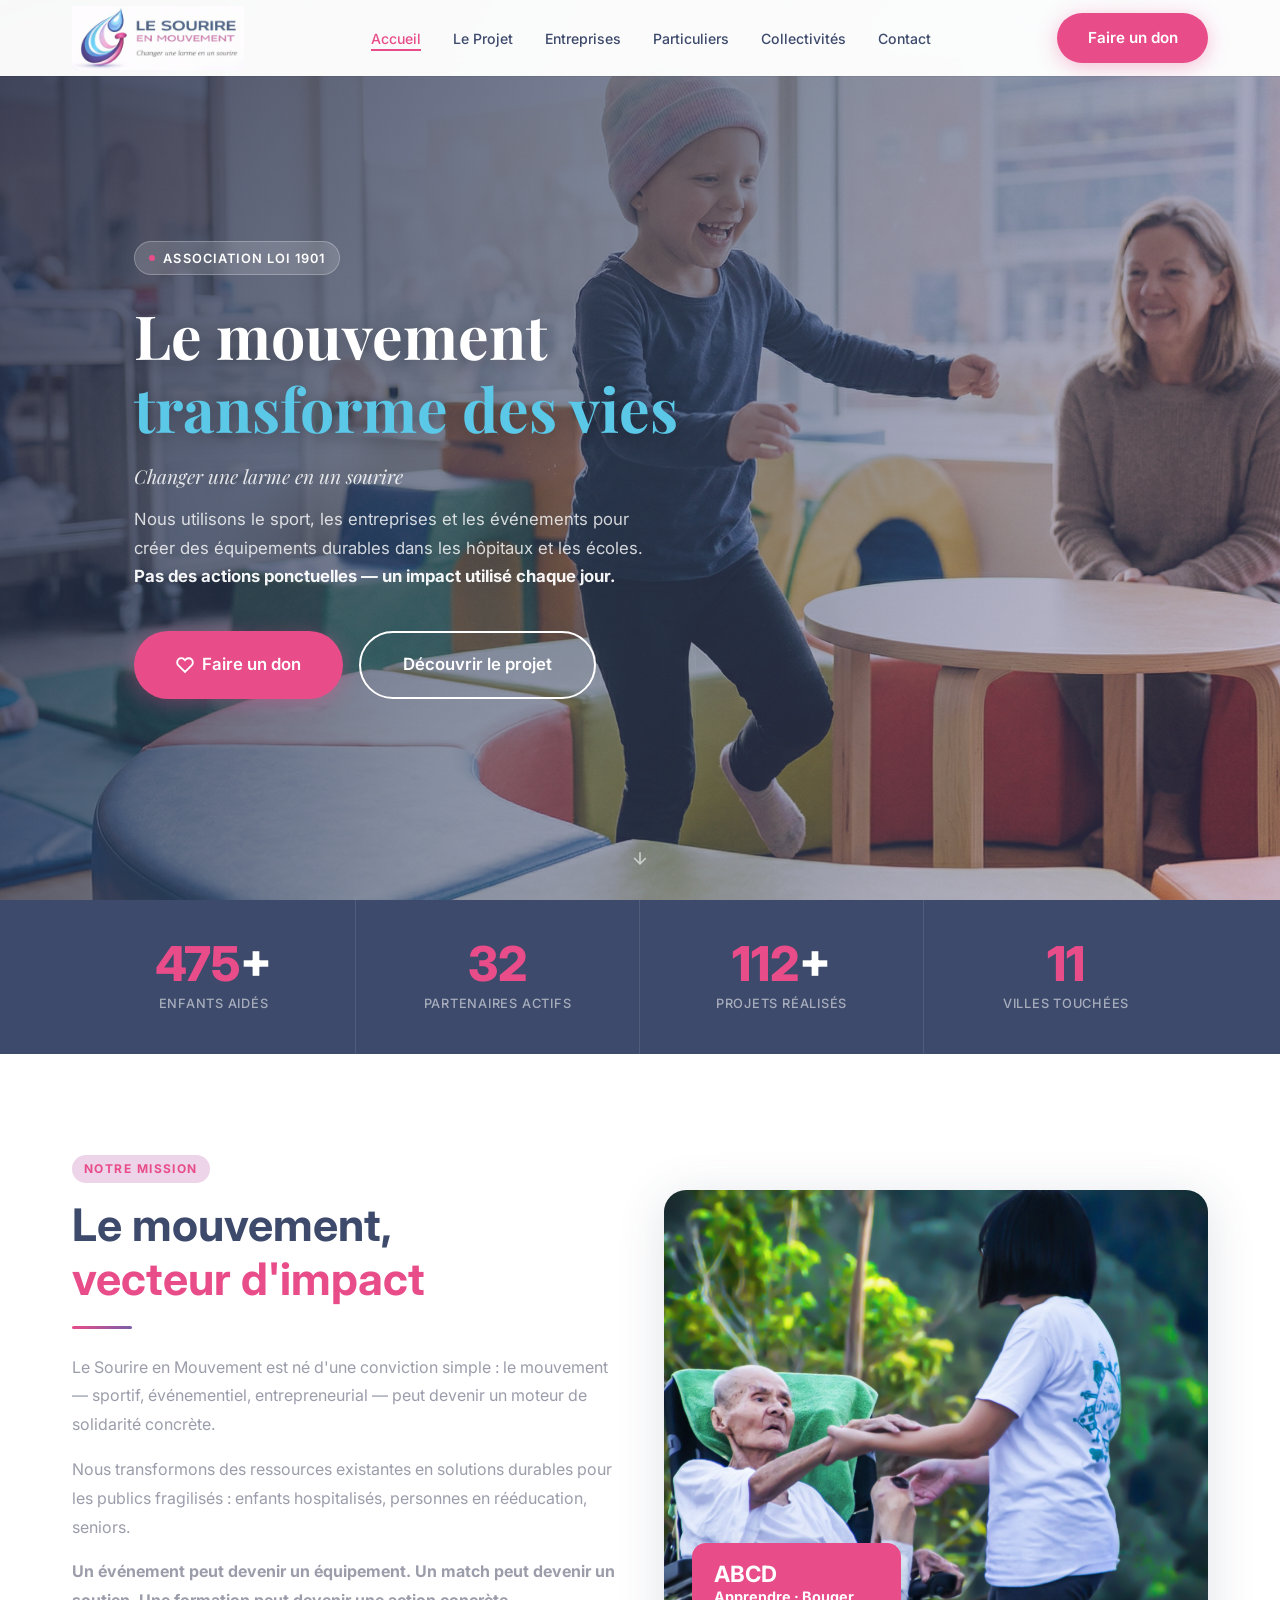
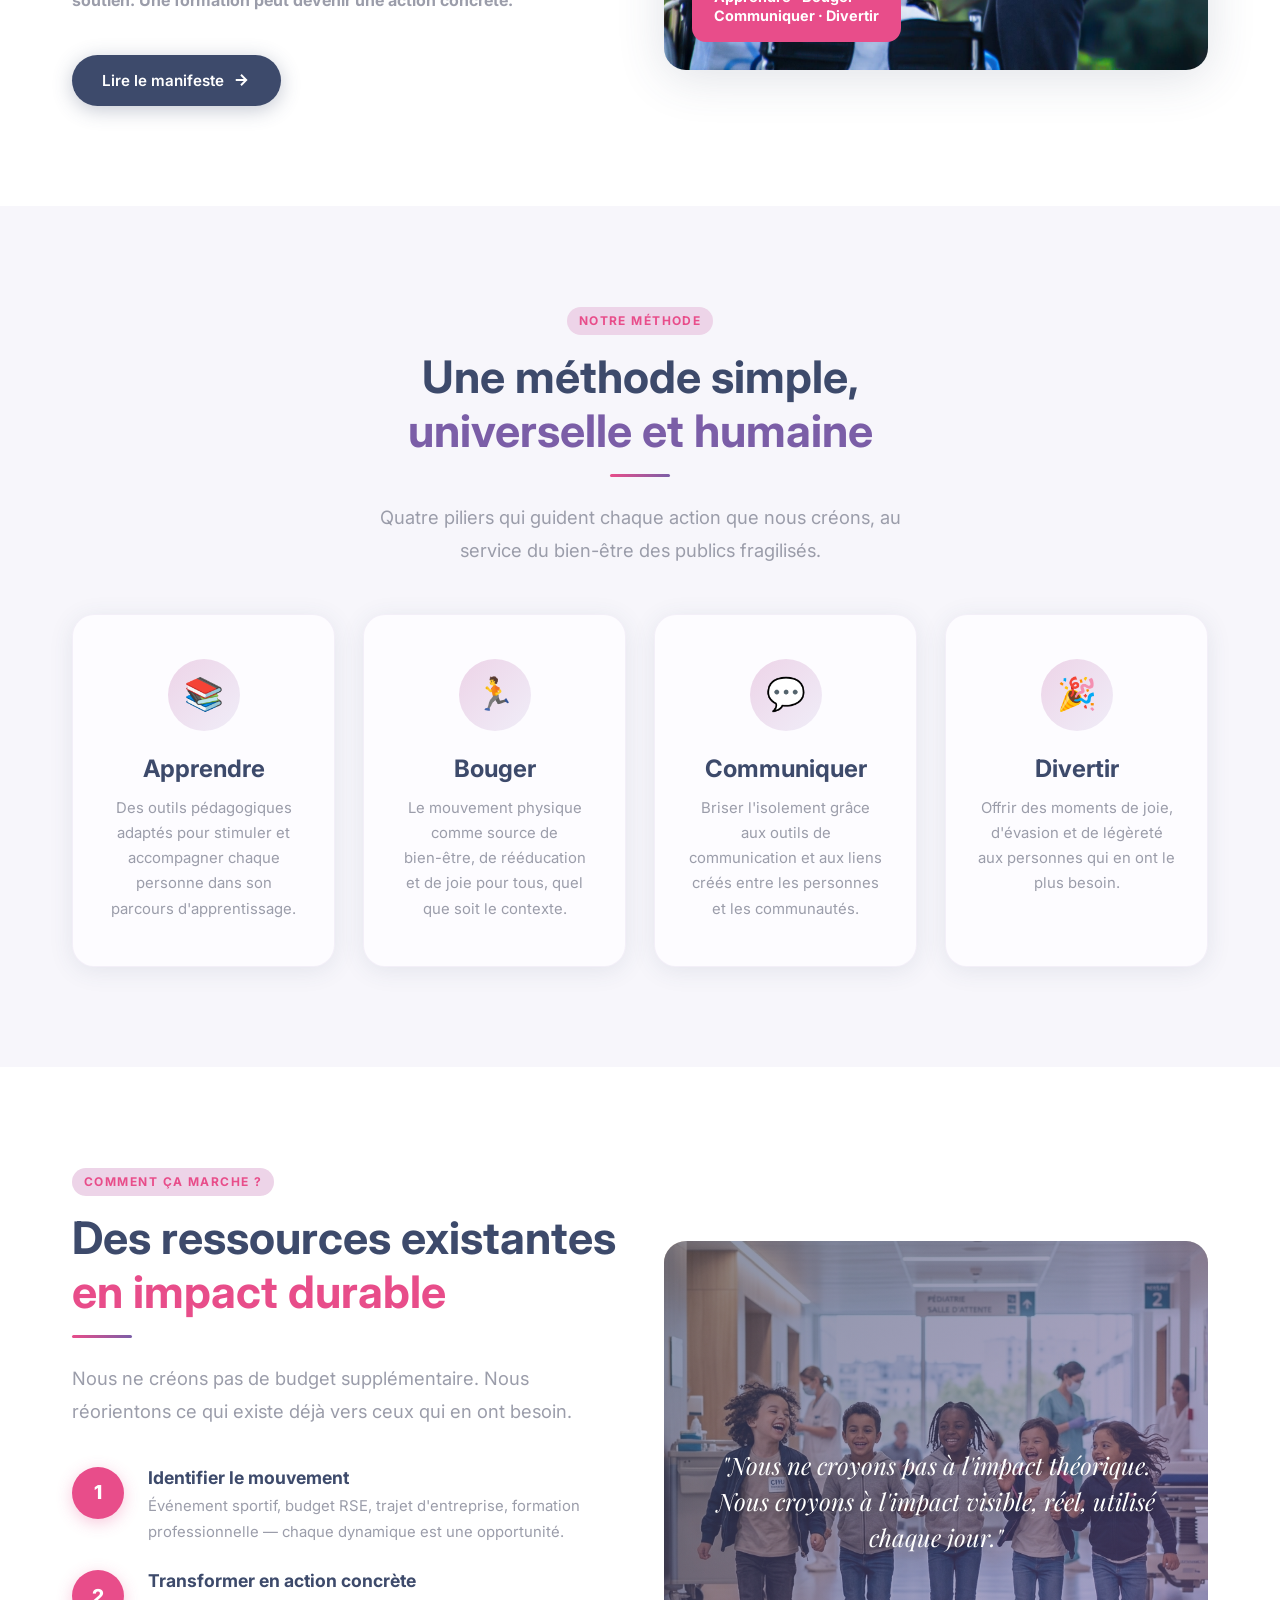
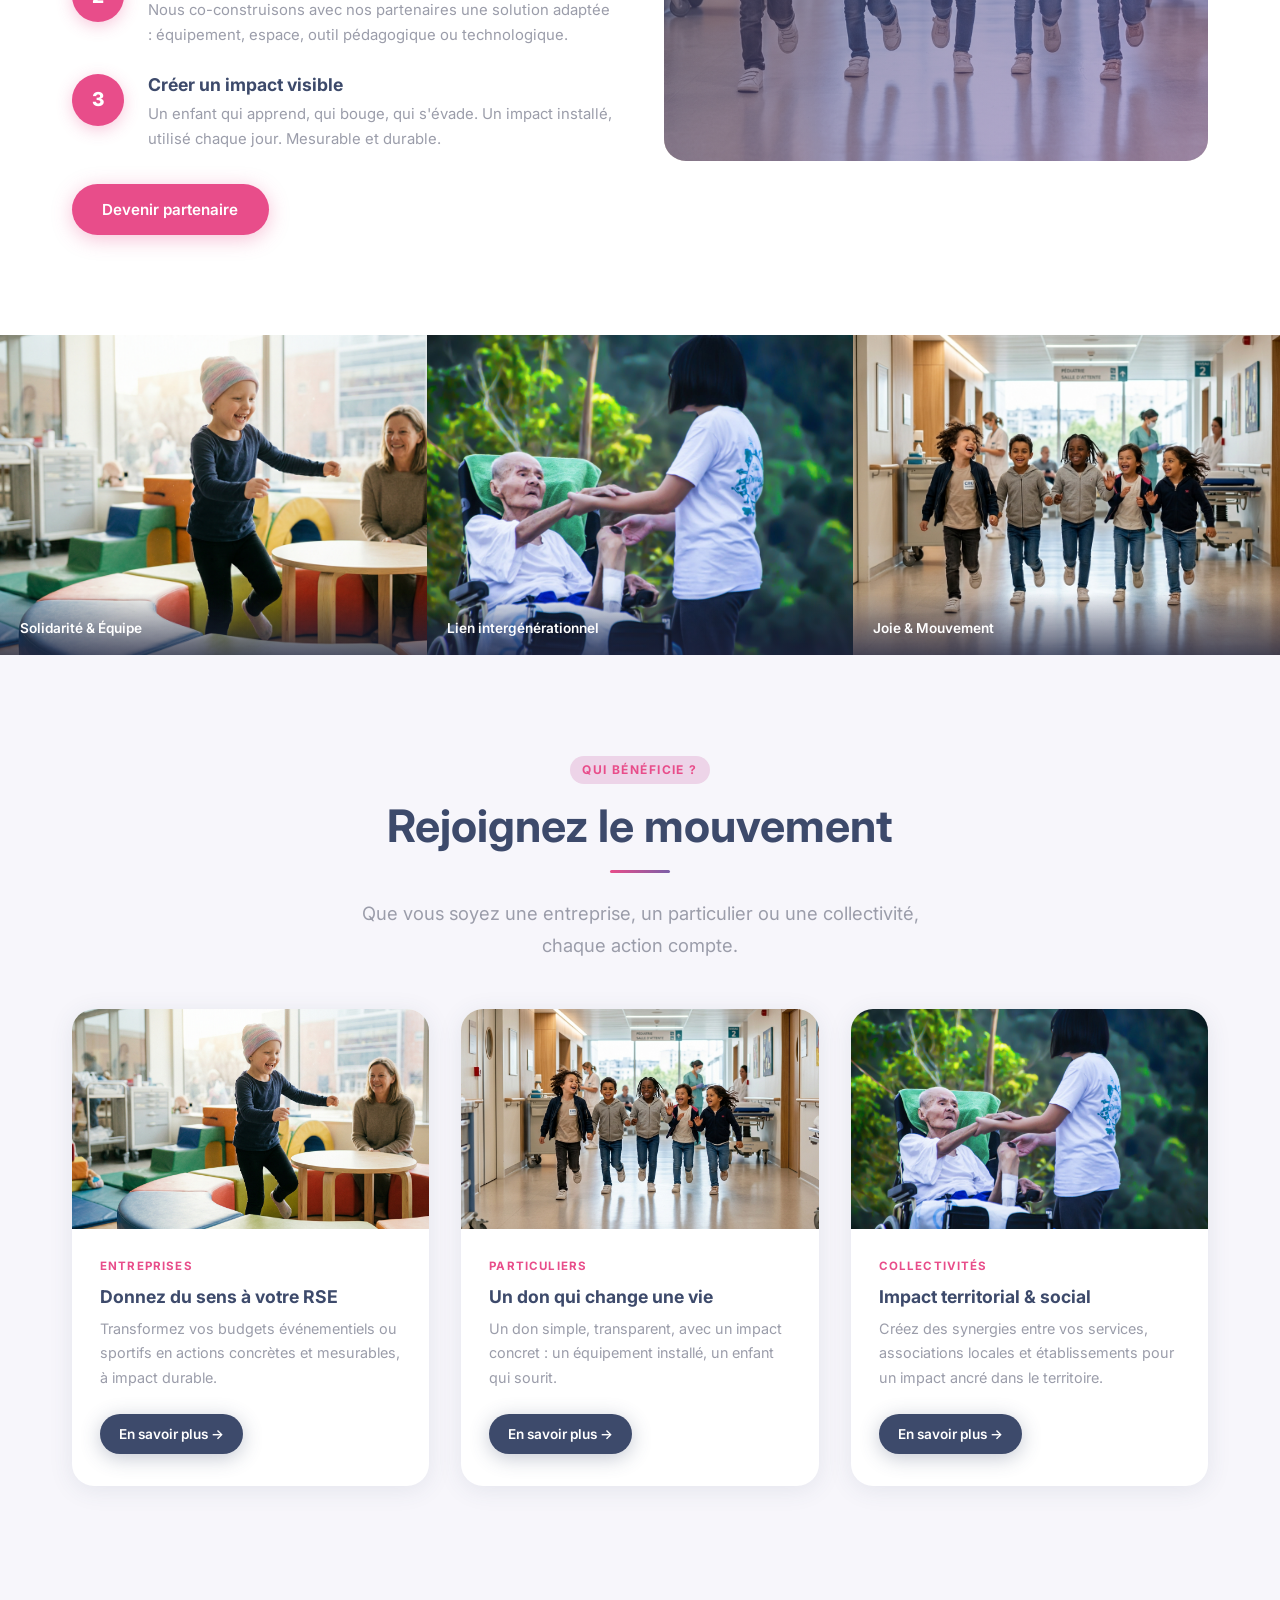
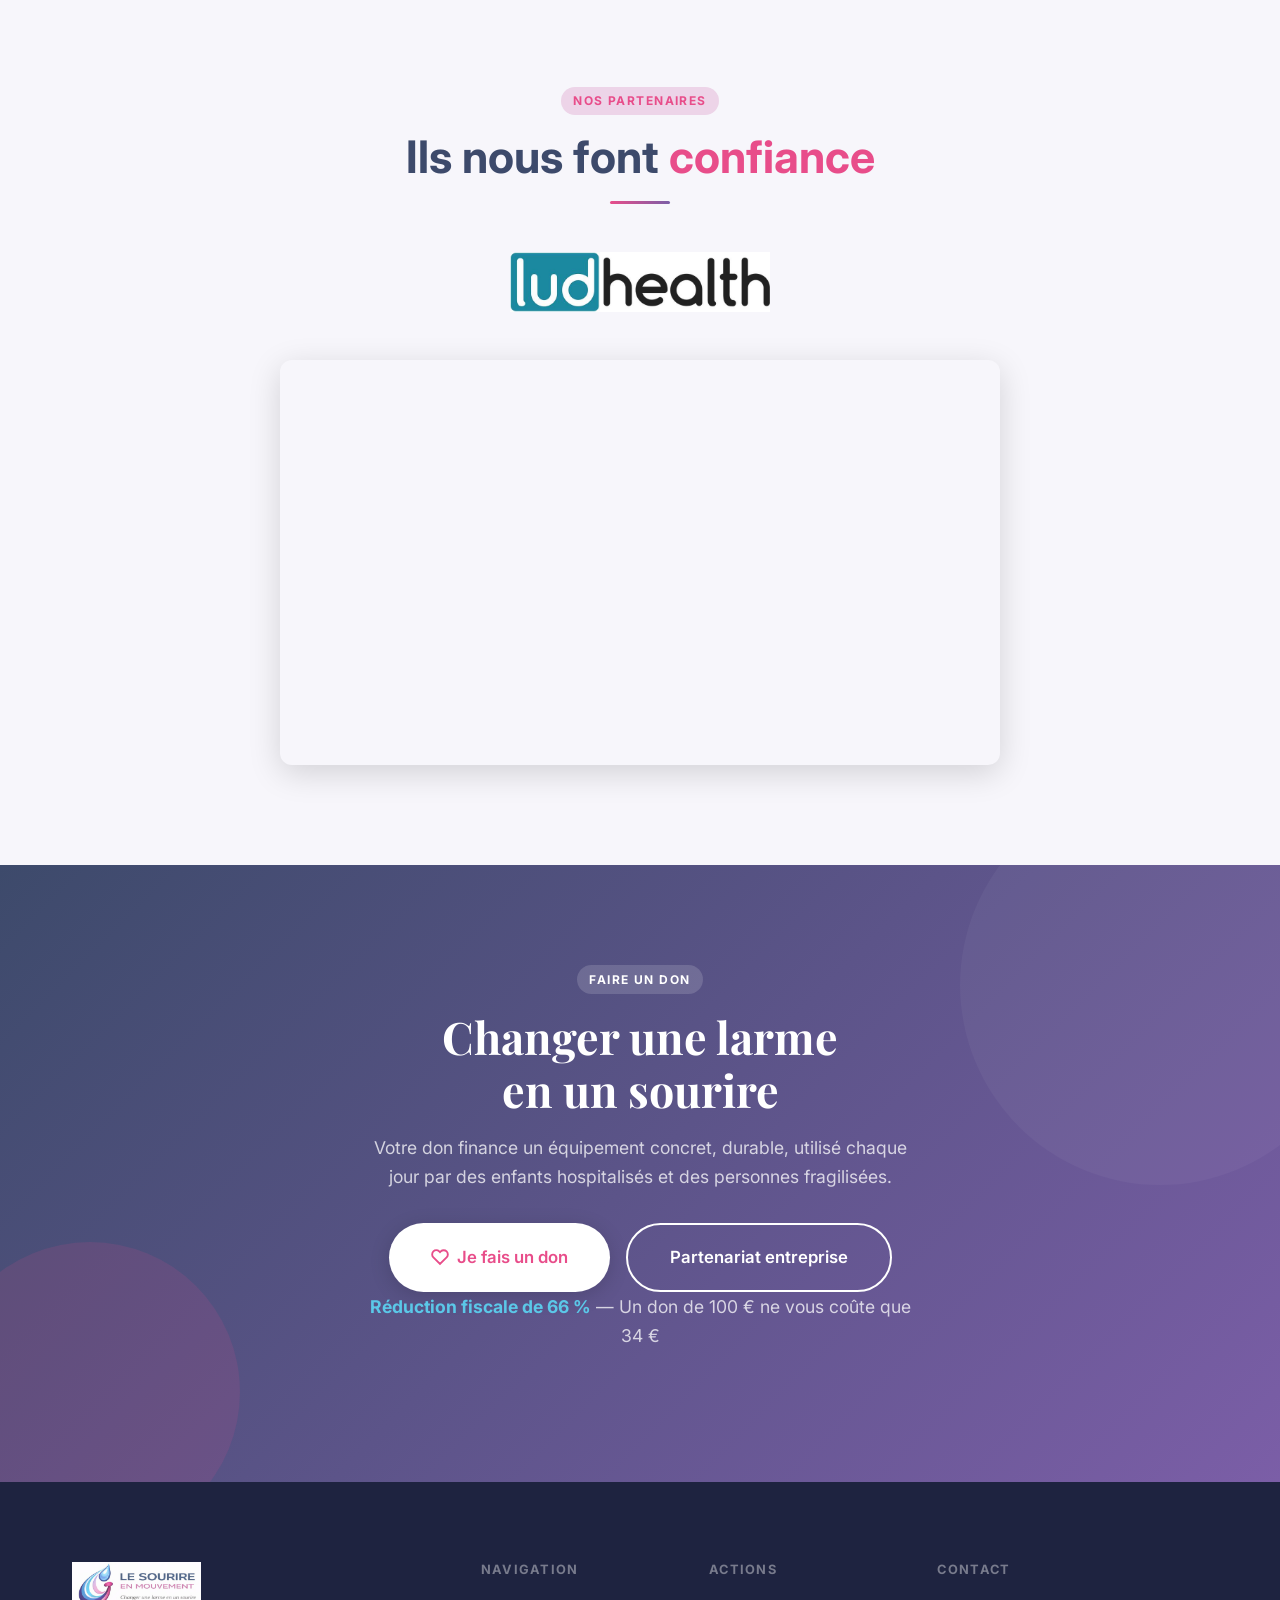
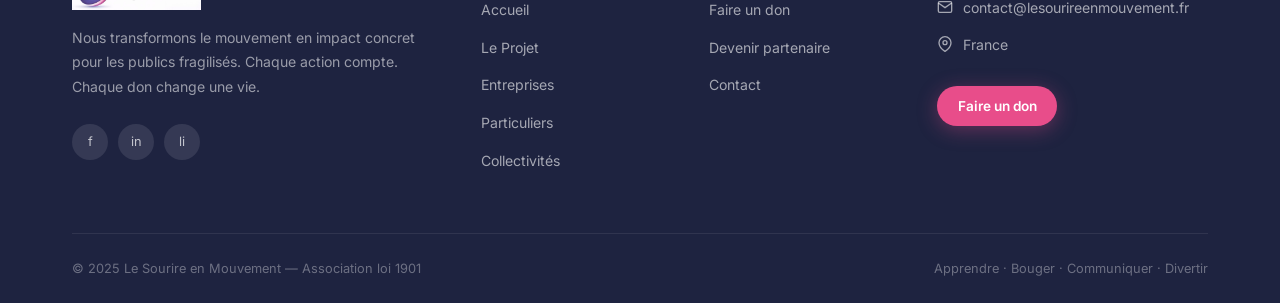
==== commit 6ad72c69: "feat: add Ludhealth partner section with logo and video" ====
--- a/index.html
+++ b/index.html
@@ -271,6 +271,33 @@
   </div>
 </section>
 
+<!-- ── Partenaires ──────────────────────────────────────────────────────── -->
+<section class="section section--bg">
+  <div class="container">
+    <div class="text-center mb-6">
+      <span class="section-tag">Nos partenaires</span>
+      <h2>Ils nous font <span class="text-pink">confiance</span></h2>
+      <div class="divider"></div>
+    </div>
+    <div class="partner-section" style="display:flex;flex-direction:column;align-items:center;gap:3rem">
+      <div class="partner-logo" style="text-align:center">
+        <img src="images/ludhealth-logo.jpg" alt="Ludhealth" style="max-height:80px;max-width:260px;height:auto;width:auto;object-fit:contain">
+      </div>
+      <div class="partner-video" style="width:100%;max-width:720px;margin:0 auto">
+        <div style="position:relative;padding-bottom:56.25%;height:0;overflow:hidden;border-radius:12px;box-shadow:0 8px 32px rgba(0,0,0,.15)">
+          <iframe
+            style="position:absolute;top:0;left:0;width:100%;height:100%;border:none"
+            src="https://www.youtube.com/embed/UAH2JzCI3GY"
+            title="Ludhealth — Vidéo de présentation"
+            allow="accelerometer;autoplay;clipboard-write;encrypted-media;gyroscope;picture-in-picture"
+            allowfullscreen>
+          </iframe>
+        </div>
+      </div>
+    </div>
+  </div>
+</section>
+
 <!-- ── Donate CTA ───────────────────────────────────────────────────────── -->
 <section class="donate-banner">
   <div class="container" style="position:relative;z-index:1">
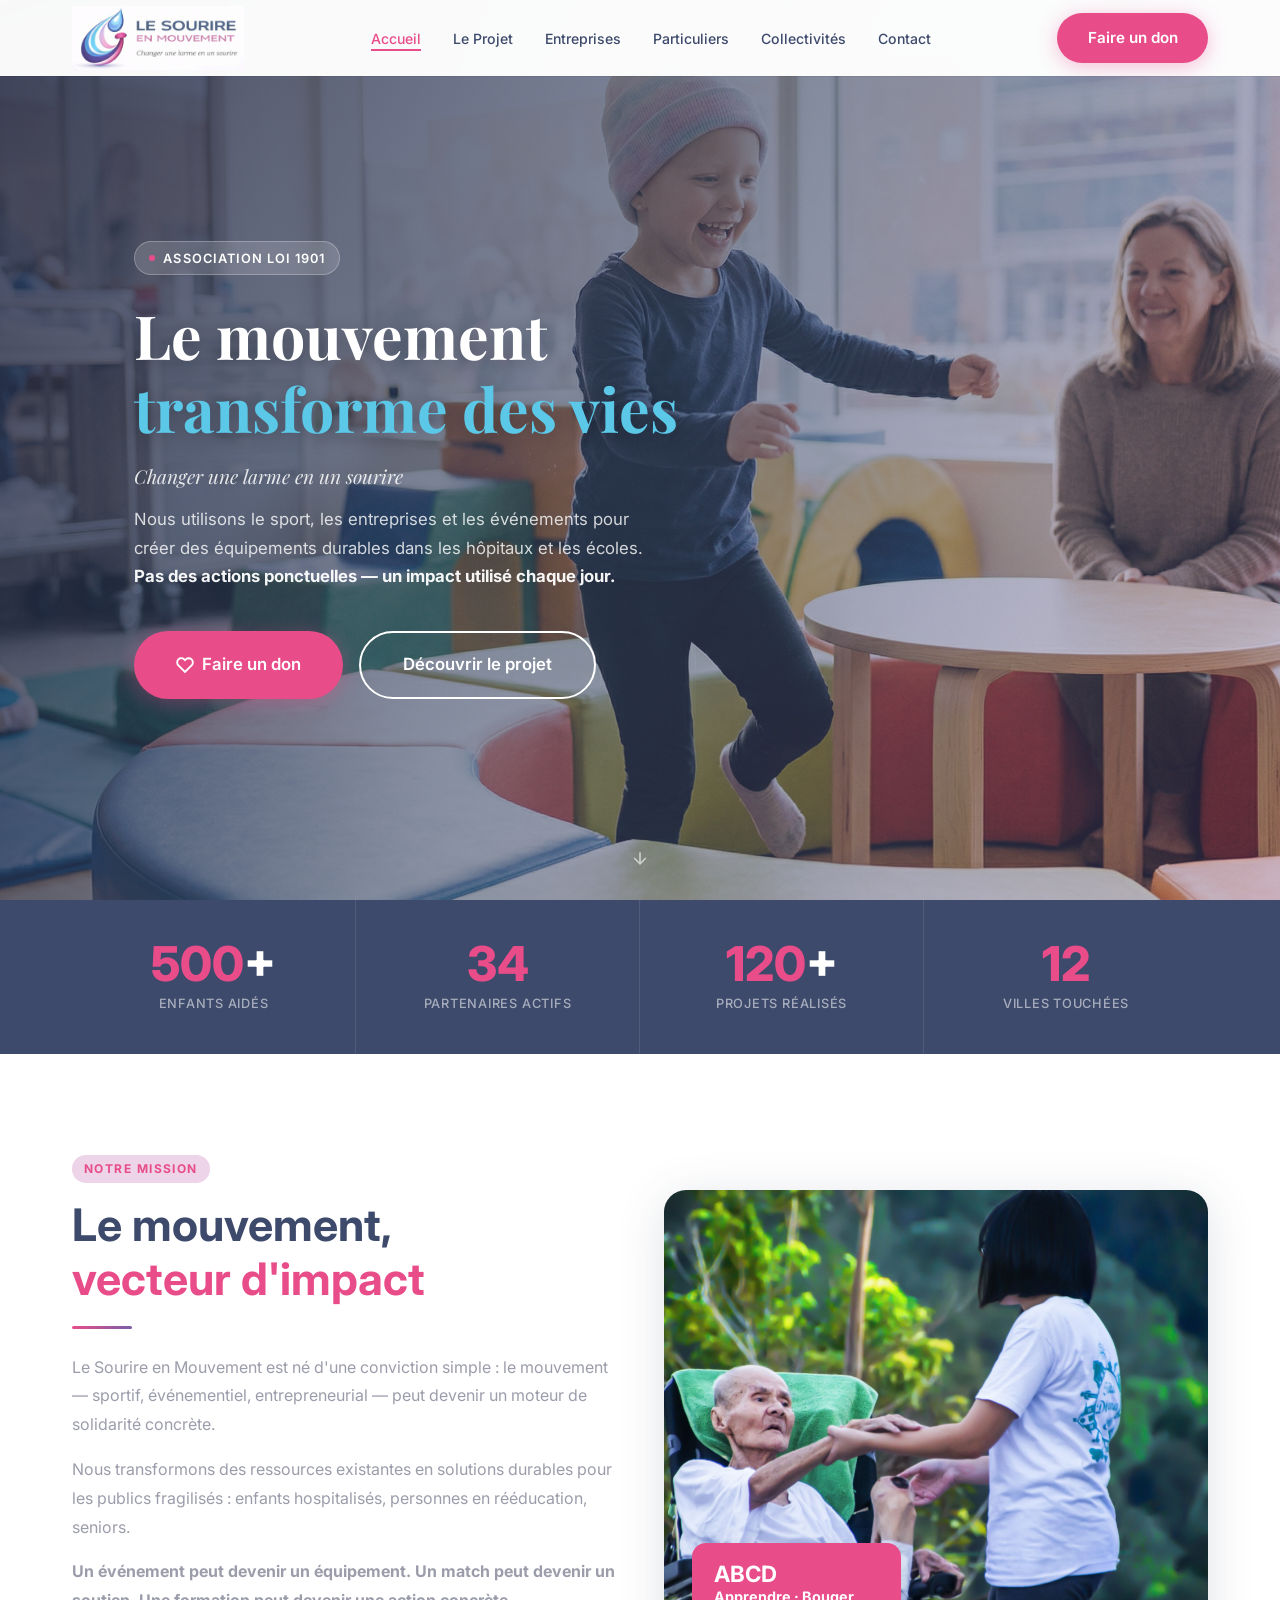
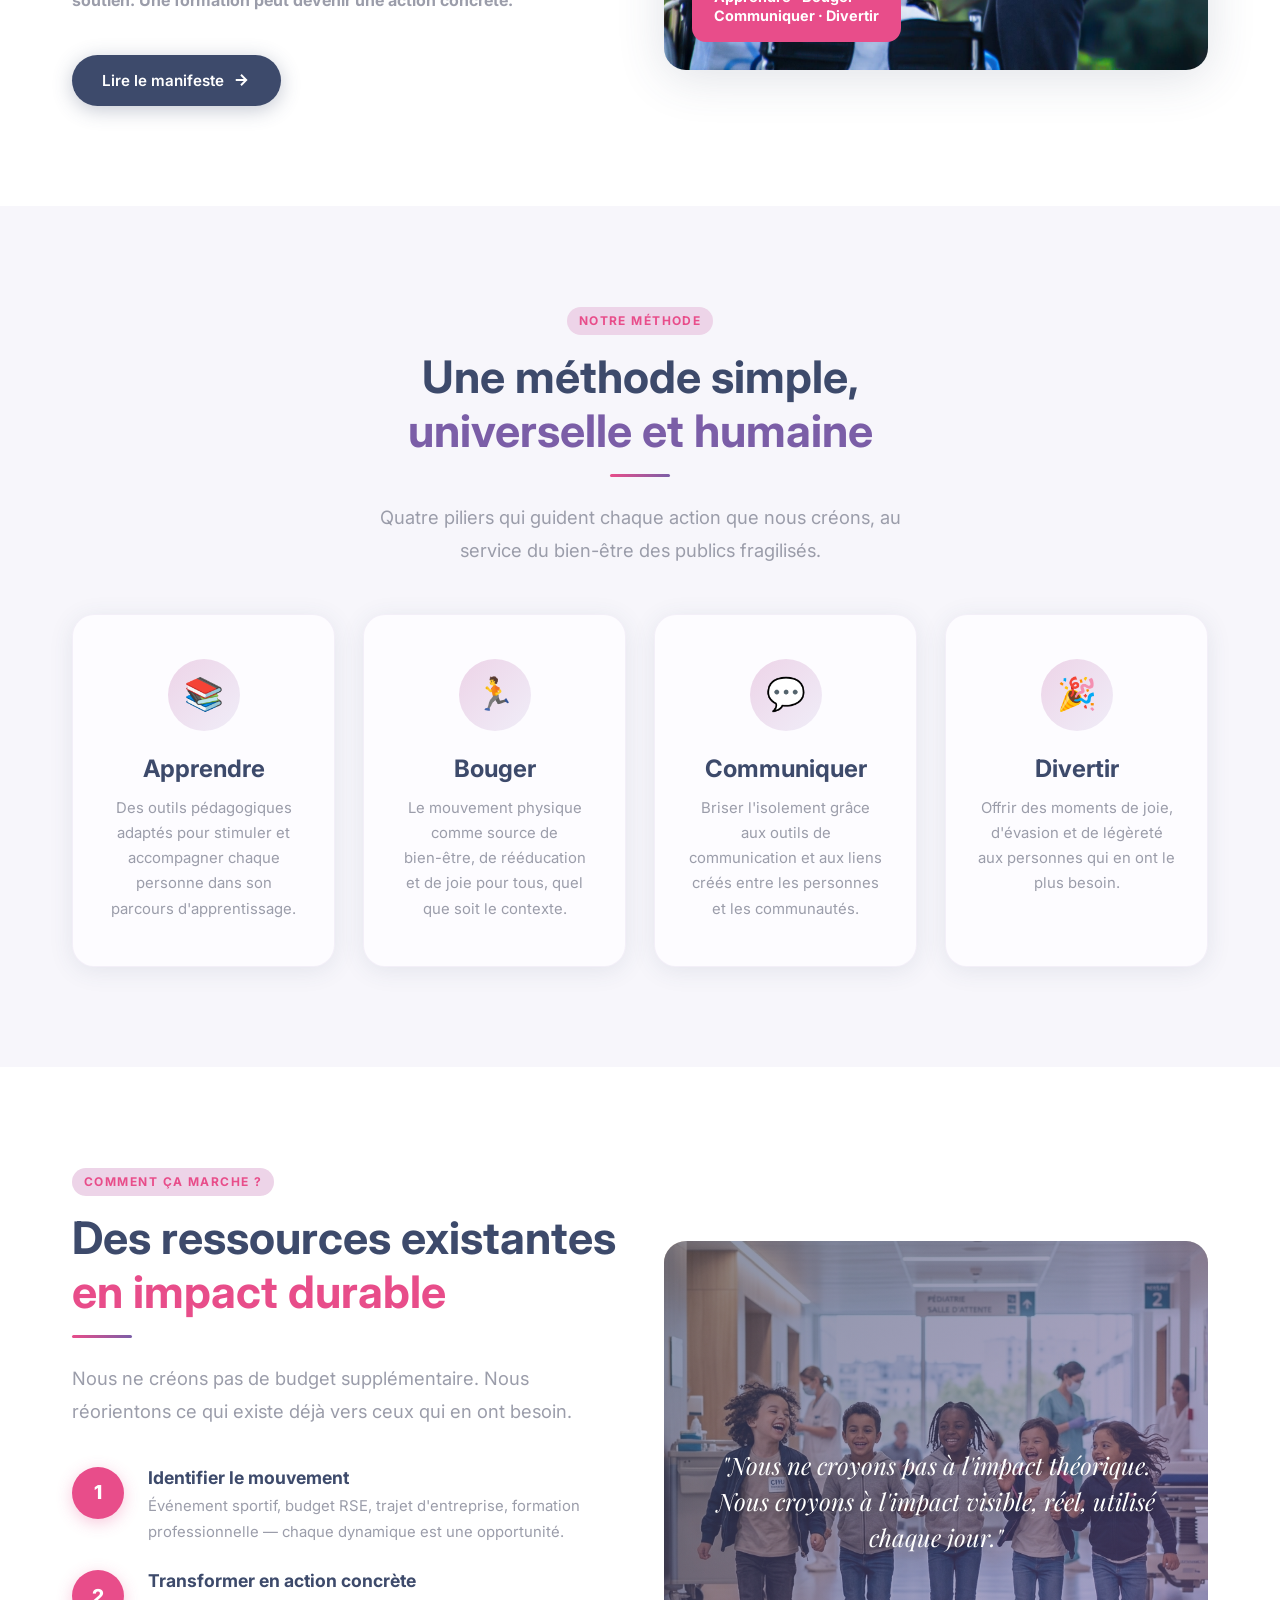
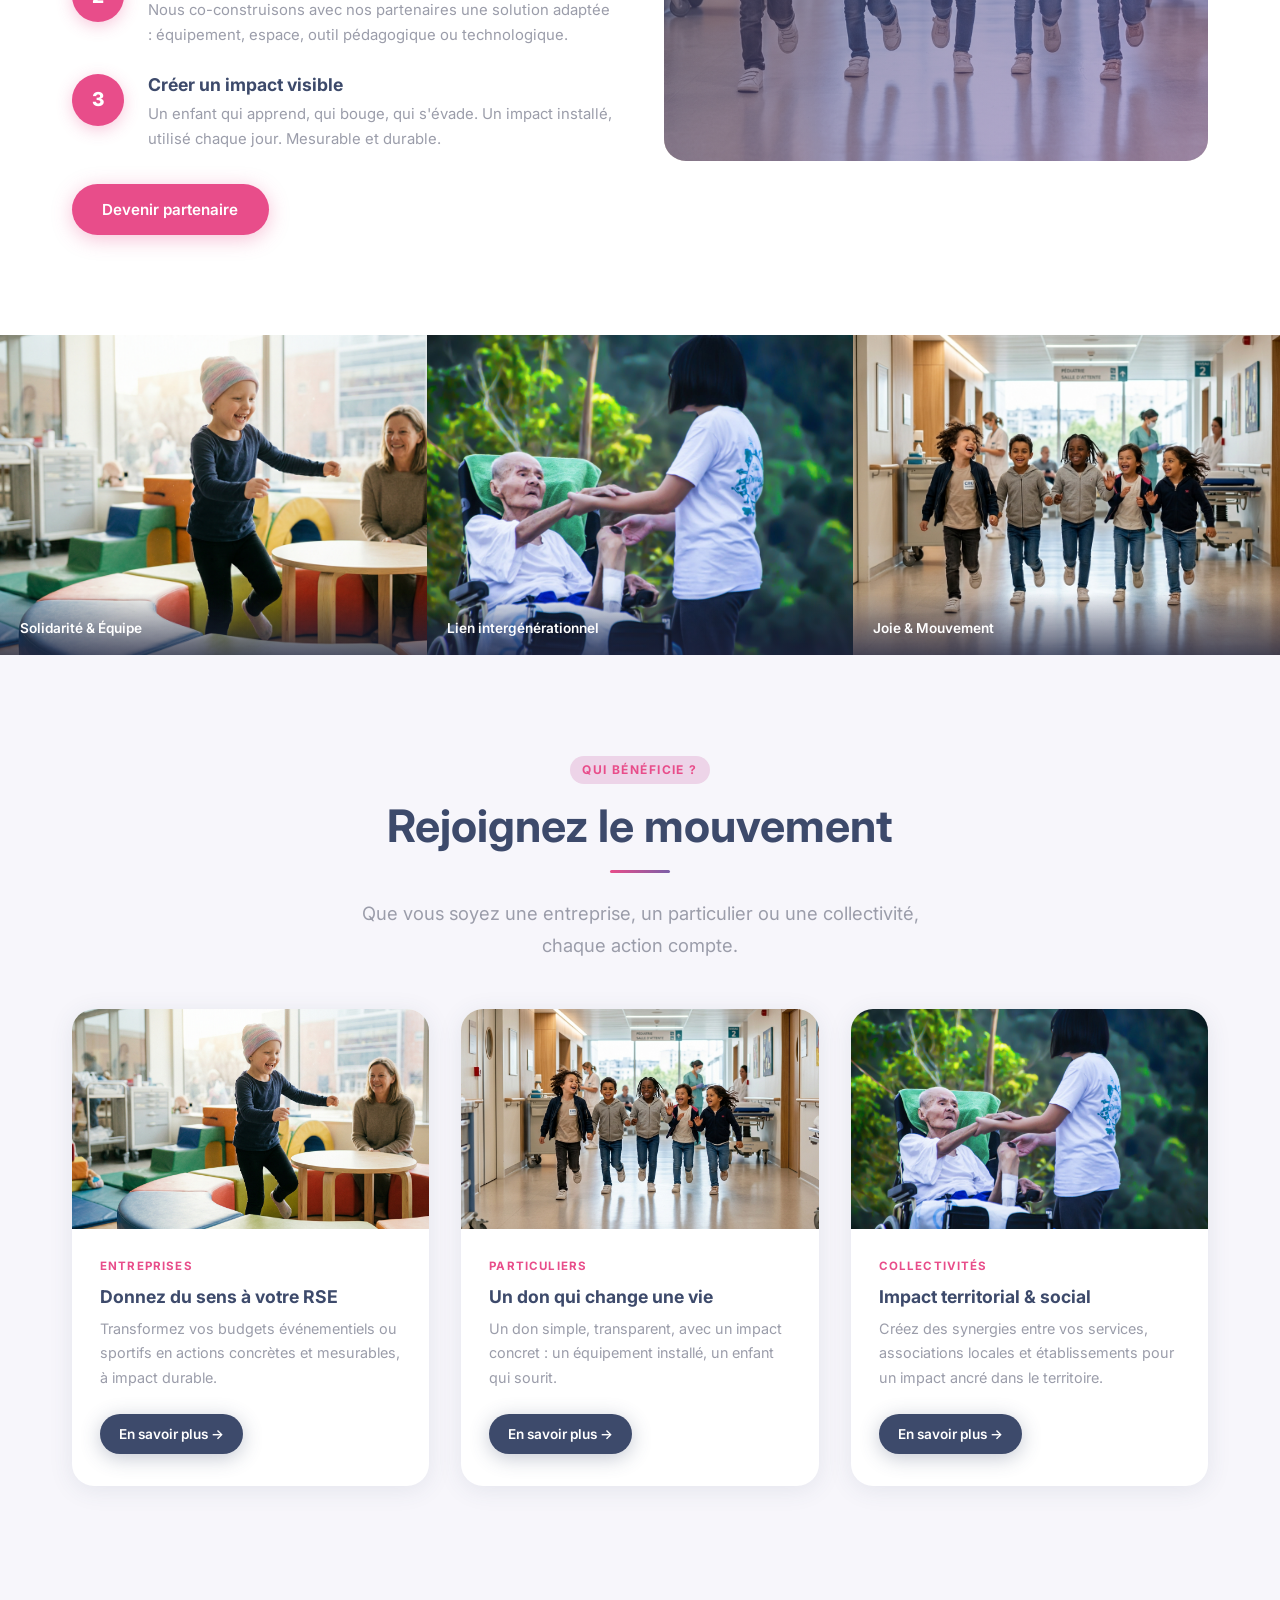
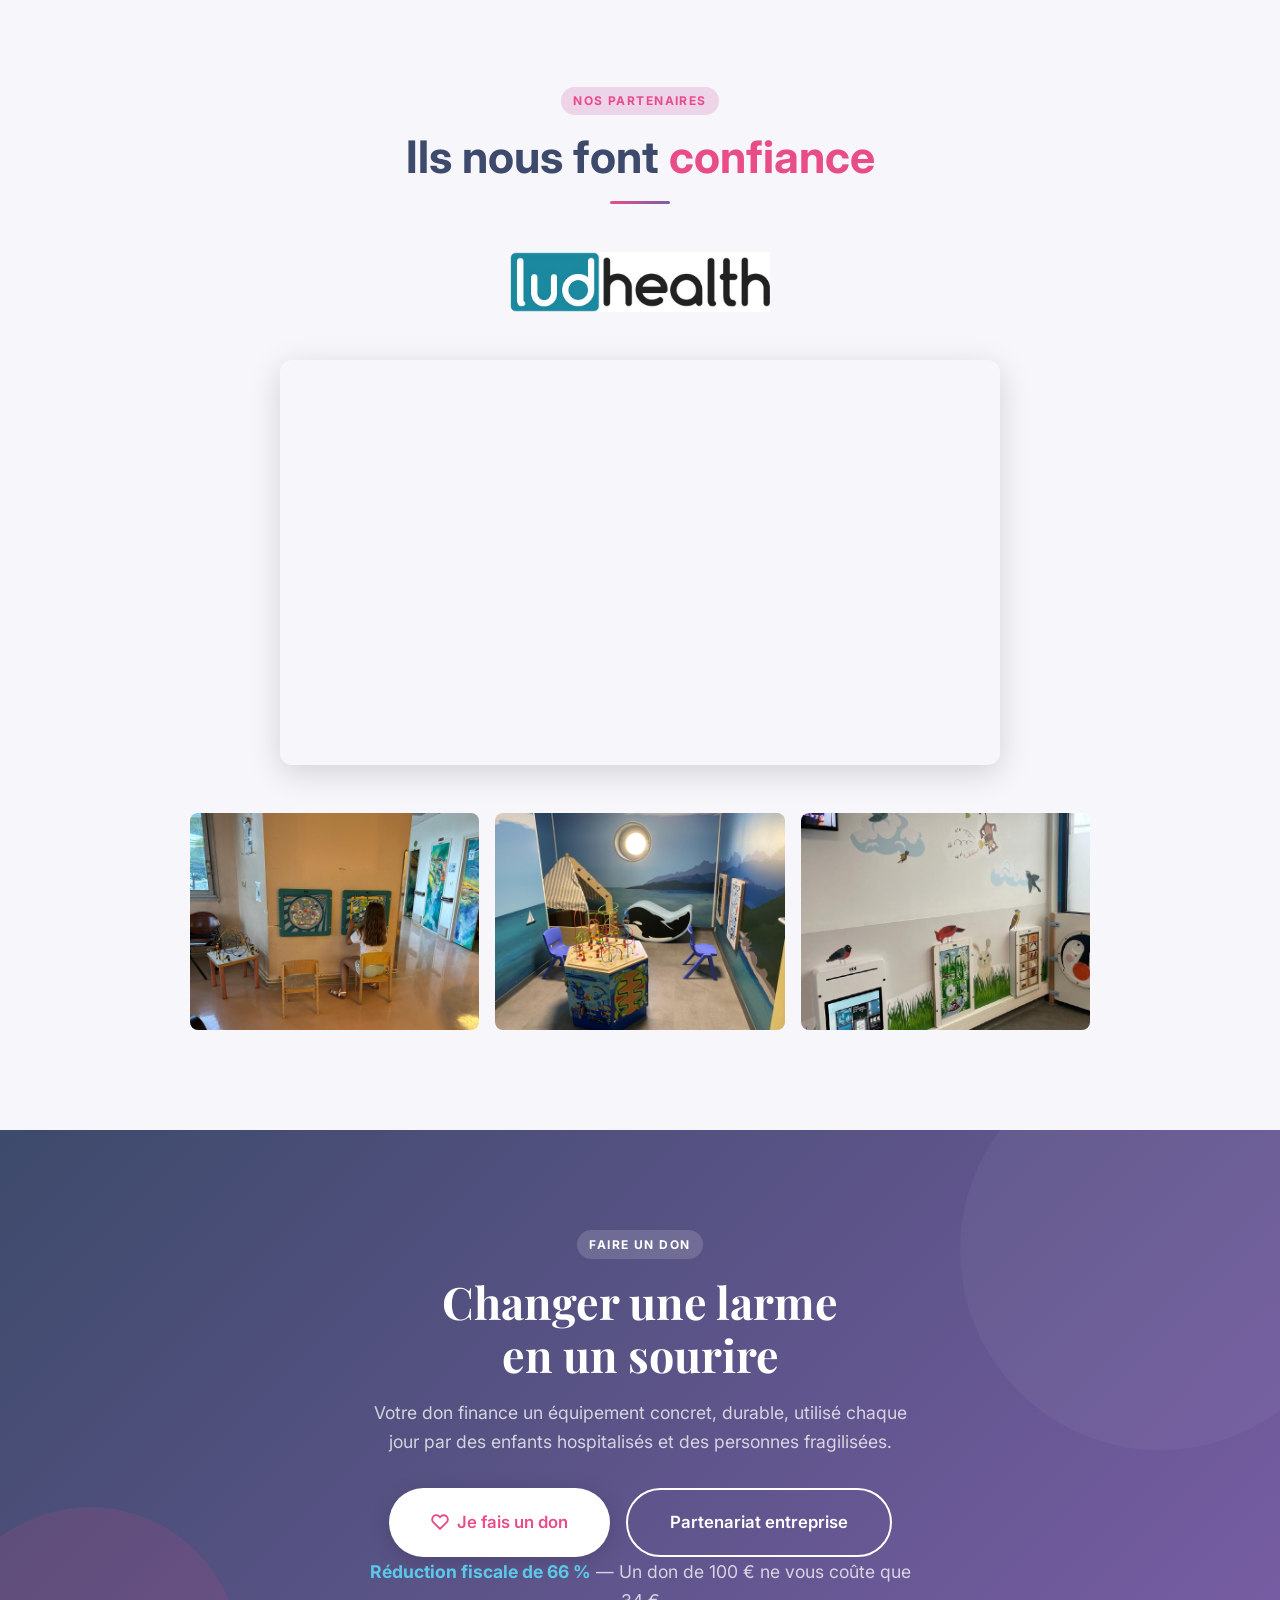
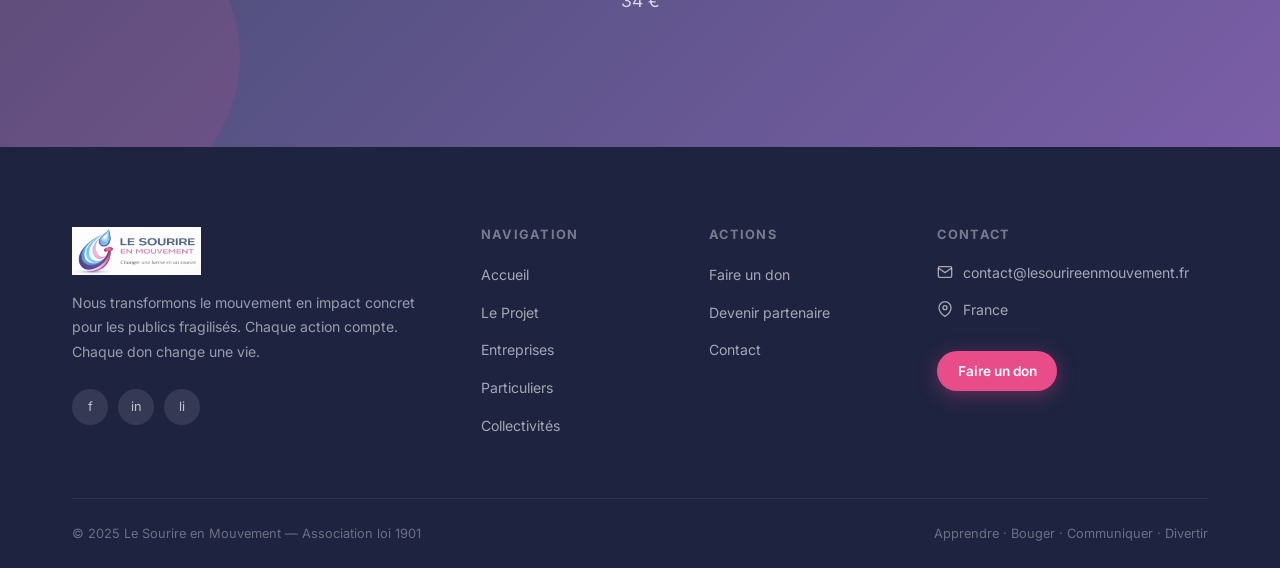
==== commit 06b3d637: "feat: add Ludhealth gallery images below video" ====
--- a/index.html
+++ b/index.html
@@ -294,6 +294,11 @@
           </iframe>
         </div>
       </div>
+      <div class="partner-gallery" style="display:grid;grid-template-columns:repeat(3,1fr);gap:1rem;width:100%;max-width:900px;margin:0 auto">
+        <img src="images/ludhealth-img1.jpg" alt="Ludhealth — Image 1" style="width:100%;aspect-ratio:4/3;object-fit:cover;border-radius:8px">
+        <img src="images/ludhealth-img2.jpg" alt="Ludhealth — Image 2" style="width:100%;aspect-ratio:4/3;object-fit:cover;border-radius:8px">
+        <img src="images/ludhealth-img3.jpg" alt="Ludhealth — Image 3" style="width:100%;aspect-ratio:4/3;object-fit:cover;border-radius:8px">
+      </div>
     </div>
   </div>
 </section>
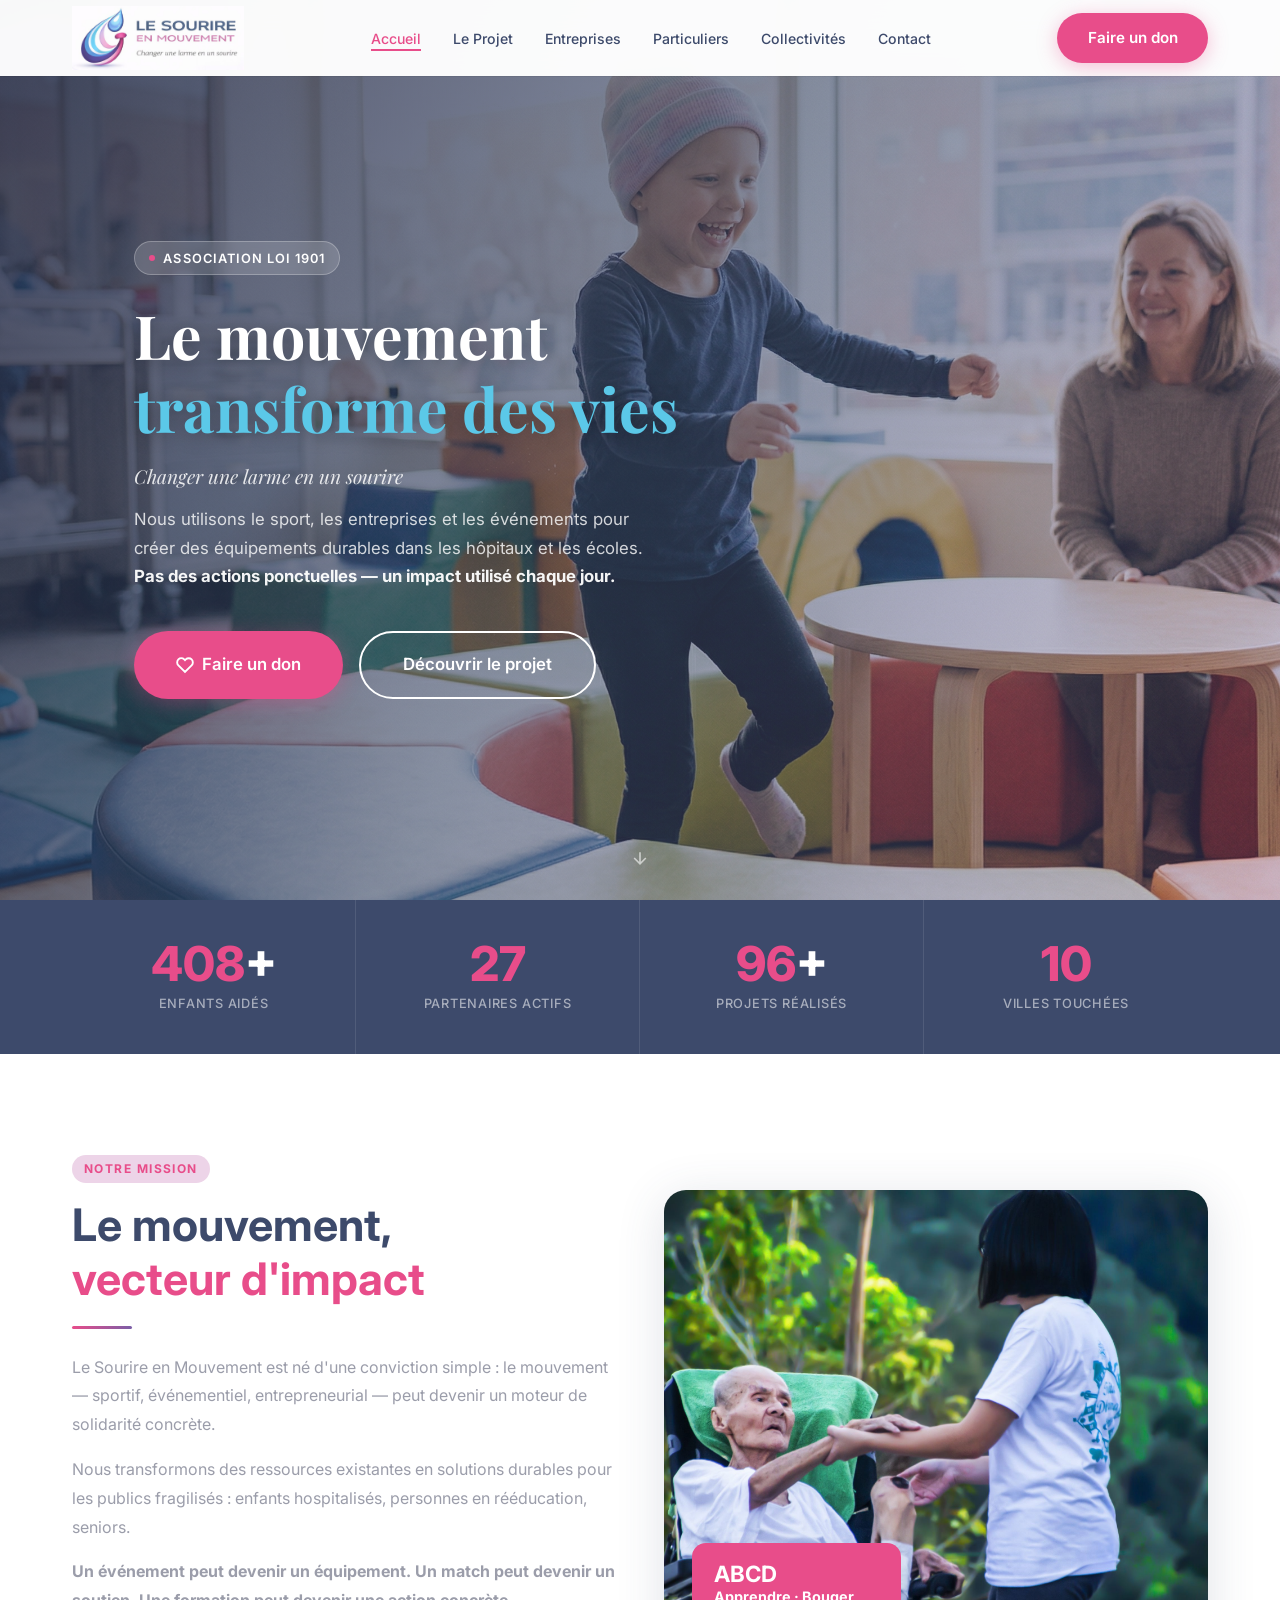
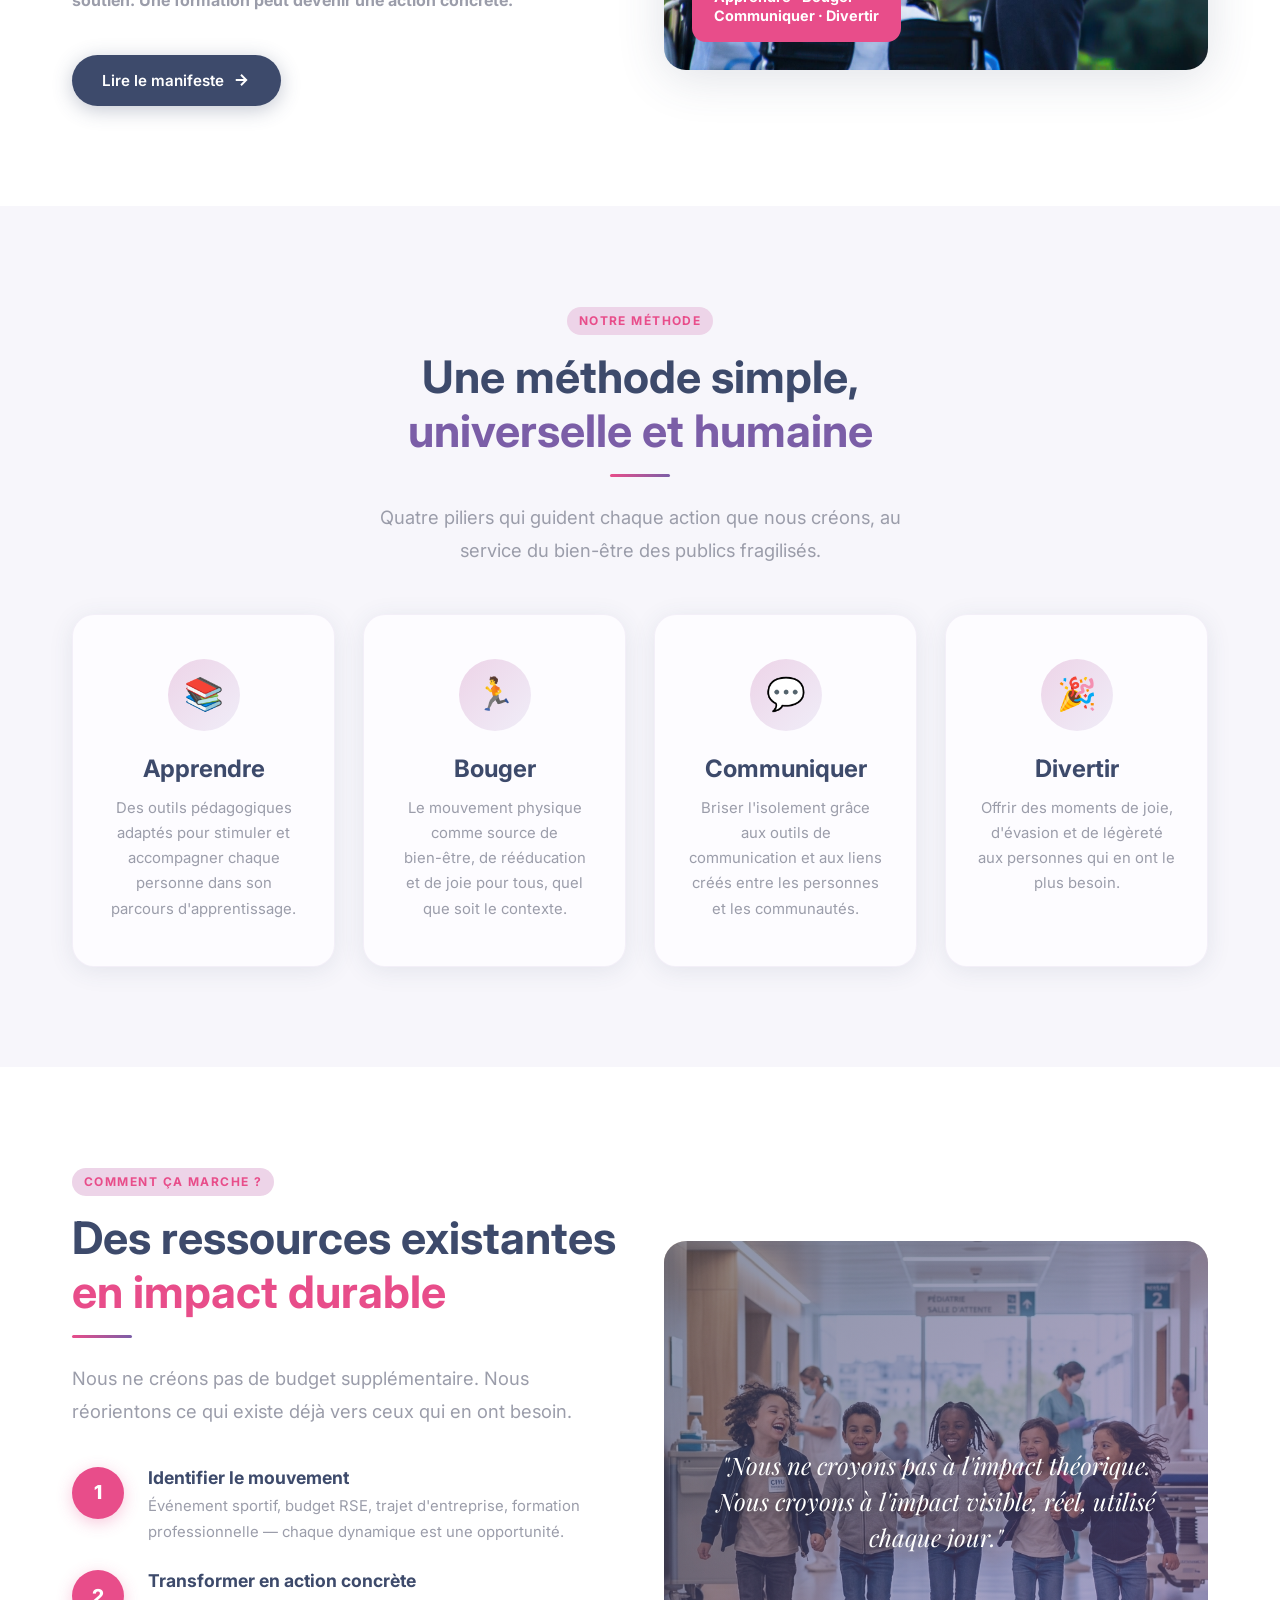
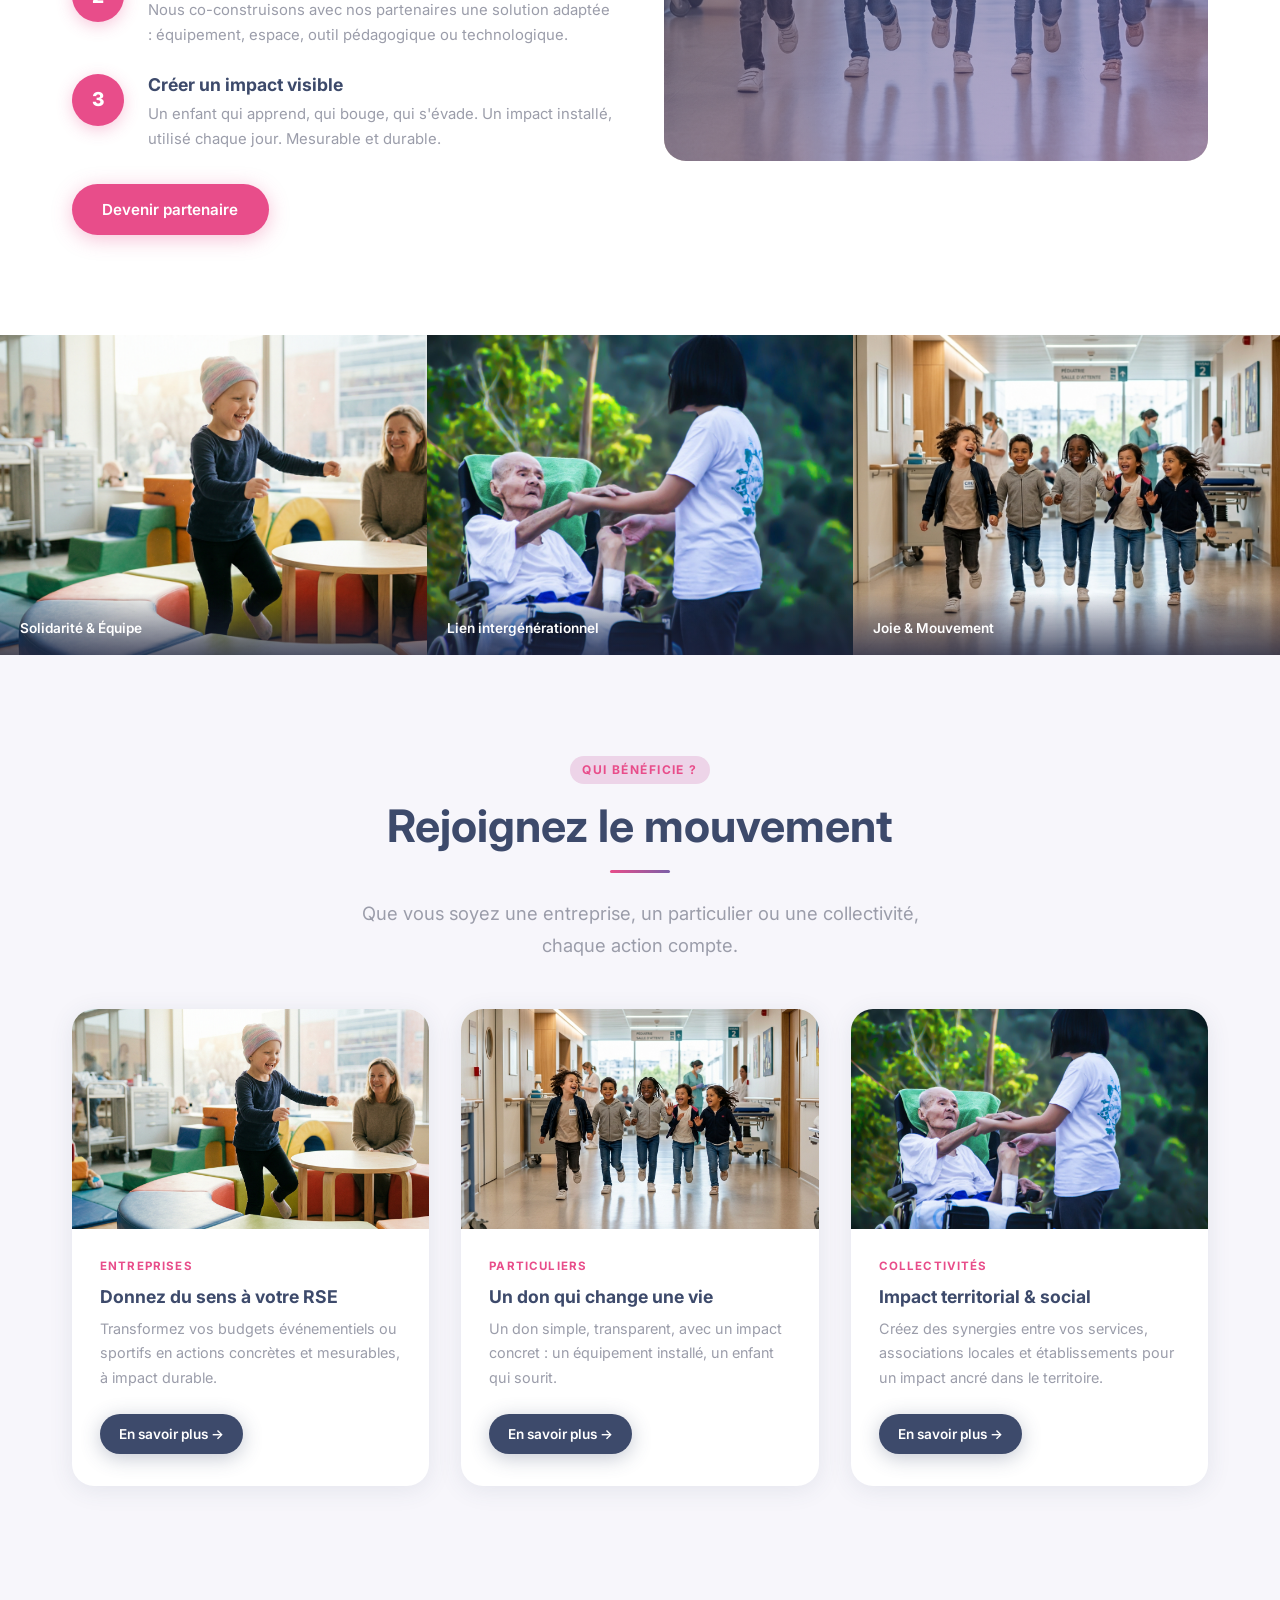
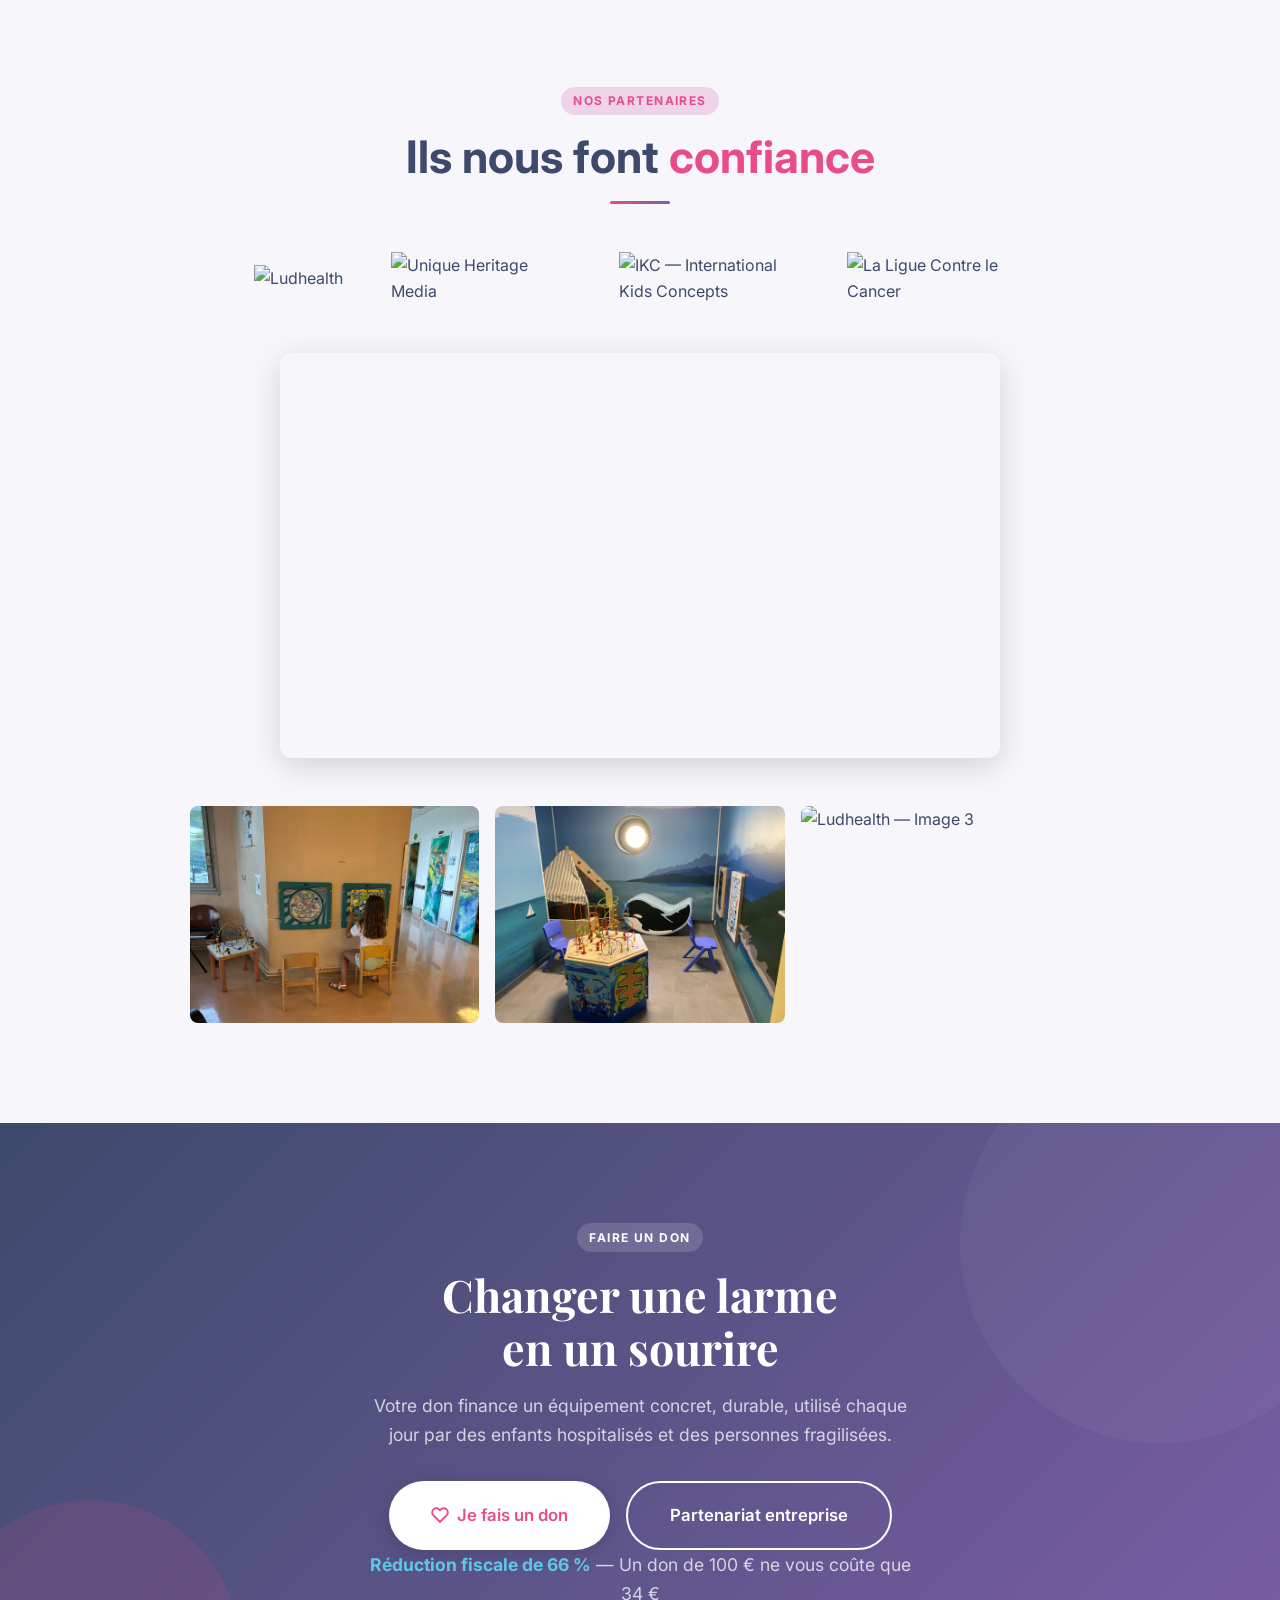
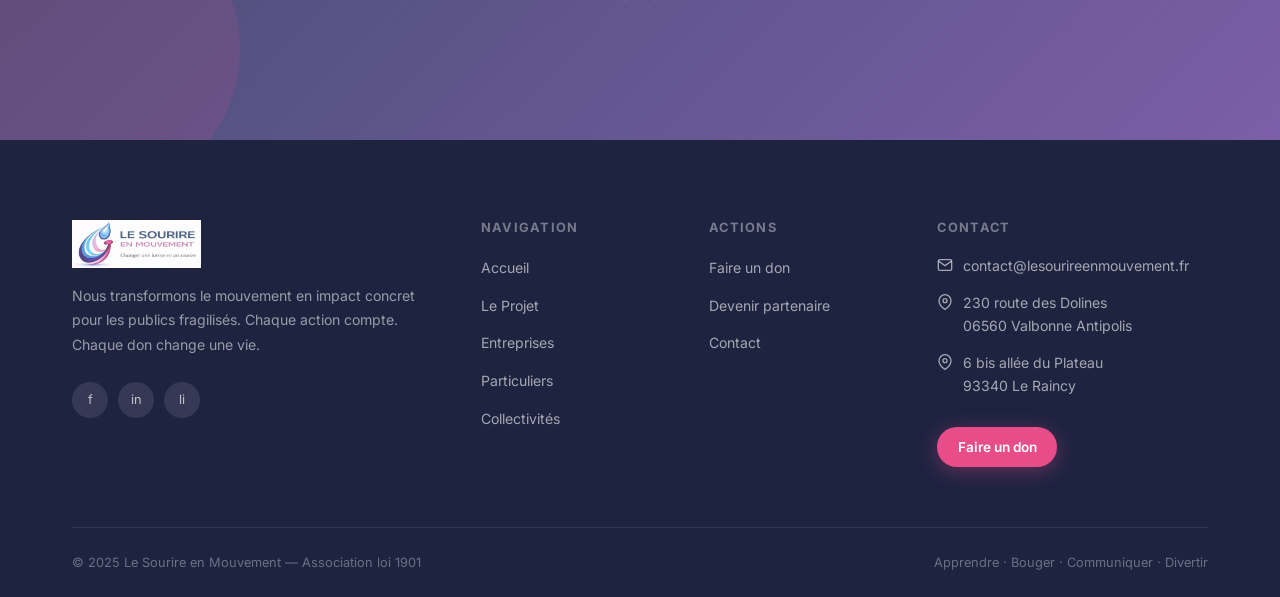
==== commit e365730b: "feat: link all donation buttons directly to HelloAsso Replace don.html internal links with the live " ====
--- a/index.html
+++ b/index.html
@@ -24,7 +24,7 @@
       <li><a href="contact.html">Contact</a></li>
     </ul>
     <div class="navbar__cta">
-      <a href="don.html" class="btn btn-primary">Faire un don</a>
+      <a href="https://www.helloasso.com/associations/le-sourire-en-mouvement/formulaires/1" target="_blank" rel="noopener noreferrer" class="btn btn-primary">Faire un don</a>
       <button class="navbar__hamburger" id="hamburger" aria-label="Menu">
         <span></span><span></span><span></span>
       </button>
@@ -49,7 +49,7 @@
       <strong style="color:rgba(255,255,255,.95)">Pas des actions ponctuelles — un impact utilisé chaque jour.</strong>
     </p>
     <div class="hero__actions">
-      <a href="don.html" class="btn btn-primary btn-lg">
+      <a href="https://www.helloasso.com/associations/le-sourire-en-mouvement/formulaires/1" target="_blank" rel="noopener noreferrer" class="btn btn-primary btn-lg">
         <svg xmlns="http://www.w3.org/2000/svg" viewBox="0 0 24 24" fill="none" stroke="currentColor" stroke-width="2.5"><path d="M20.84 4.61a5.5 5.5 0 0 0-7.78 0L12 5.67l-1.06-1.06a5.5 5.5 0 0 0-7.78 7.78l1.06 1.06L12 21.23l7.78-7.78 1.06-1.06a5.5 5.5 0 0 0 0-7.78z"/></svg>
         Faire un don
       </a>
@@ -280,8 +280,19 @@
       <div class="divider"></div>
     </div>
     <div class="partner-section" style="display:flex;flex-direction:column;align-items:center;gap:3rem">
-      <div class="partner-logo" style="text-align:center">
-        <img src="images/ludhealth-logo.jpg" alt="Ludhealth" style="max-height:80px;max-width:260px;height:auto;width:auto;object-fit:contain">
+      <div class="partner-logos" style="display:flex;flex-wrap:wrap;justify-content:center;align-items:center;gap:3rem">
+        <a href="https://www.ludhealth.com/" target="_blank" rel="noopener noreferrer">
+          <img src="images/ludhealth-logo.webp" alt="Ludhealth" style="max-height:80px;max-width:260px;height:auto;width:auto;object-fit:contain">
+        </a>
+        <a href="https://www.uniqueheritage.fr/" target="_blank" rel="noopener noreferrer">
+          <img src="images/unique-heritage-logo.png" alt="Unique Heritage Media" style="max-height:80px;max-width:180px;height:auto;width:auto;object-fit:contain">
+        </a>
+        <a href="https://ikcplay.com/fr-fr" target="_blank" rel="noopener noreferrer">
+          <img src="images/IKC-logo.png" alt="IKC — International Kids Concepts" style="max-height:80px;max-width:180px;height:auto;width:auto;object-fit:contain">
+        </a>
+        <a href="https://www.ligue-cancer.net/" target="_blank" rel="noopener noreferrer">
+          <img src="images/ligue-cancer-logo.png" alt="La Ligue Contre le Cancer" style="max-height:80px;max-width:180px;height:auto;width:auto;object-fit:contain">
+        </a>
       </div>
       <div class="partner-video" style="width:100%;max-width:720px;margin:0 auto">
         <div style="position:relative;padding-bottom:56.25%;height:0;overflow:hidden;border-radius:12px;box-shadow:0 8px 32px rgba(0,0,0,.15)">
@@ -297,7 +308,7 @@
       <div class="partner-gallery" style="display:grid;grid-template-columns:repeat(3,1fr);gap:1rem;width:100%;max-width:900px;margin:0 auto">
         <img src="images/ludhealth-img1.jpg" alt="Ludhealth — Image 1" style="width:100%;aspect-ratio:4/3;object-fit:cover;border-radius:8px">
         <img src="images/ludhealth-img2.jpg" alt="Ludhealth — Image 2" style="width:100%;aspect-ratio:4/3;object-fit:cover;border-radius:8px">
-        <img src="images/ludhealth-img3.jpg" alt="Ludhealth — Image 3" style="width:100%;aspect-ratio:4/3;object-fit:cover;border-radius:8px">
+        <img src="images/ludhealth-img3.jpeg" alt="Ludhealth — Image 3" style="width:100%;aspect-ratio:4/3;object-fit:cover;border-radius:8px">
       </div>
     </div>
   </div>
@@ -315,7 +326,7 @@
       par des enfants hospitalisés et des personnes fragilisées.
     </p>
     <div class="donate-banner__actions">
-      <a href="don.html" class="btn btn-white btn-lg">
+      <a href="https://www.helloasso.com/associations/le-sourire-en-mouvement/formulaires/1" target="_blank" rel="noopener noreferrer" class="btn btn-white btn-lg">
         <svg xmlns="http://www.w3.org/2000/svg" viewBox="0 0 24 24" fill="none" stroke="currentColor" stroke-width="2.5"><path d="M20.84 4.61a5.5 5.5 0 0 0-7.78 0L12 5.67l-1.06-1.06a5.5 5.5 0 0 0-7.78 7.78l1.06 1.06L12 21.23l7.78-7.78 1.06-1.06a5.5 5.5 0 0 0 0-7.78z"/></svg>
         Je fais un don
       </a>
@@ -356,7 +367,7 @@
       <div class="footer__col">
         <h4>Actions</h4>
         <ul>
-          <li><a href="don.html">Faire un don</a></li>
+          <li><a href="https://www.helloasso.com/associations/le-sourire-en-mouvement/formulaires/1" target="_blank" rel="noopener noreferrer">Faire un don</a></li>
           <li><a href="entreprises.html">Devenir partenaire</a></li>
           <li><a href="contact.html">Contact</a></li>
         </ul>
@@ -369,9 +380,13 @@
         </div>
         <div class="footer__contact-item">
           <svg xmlns="http://www.w3.org/2000/svg" width="16" height="16" viewBox="0 0 24 24" fill="none" stroke="currentColor" stroke-width="2"><path d="M21 10c0 7-9 13-9 13s-9-6-9-13a9 9 0 0 1 18 0z"/><circle cx="12" cy="10" r="3"/></svg>
-          France
-        </div>
-        <a href="don.html" class="btn btn-primary mt-2" style="font-size:.85rem;padding:.65em 1.5em">Faire un don</a>
+          <span>230 route des Dolines<br>06560 Valbonne Antipolis</span>
+        </div>
+        <div class="footer__contact-item">
+          <svg xmlns="http://www.w3.org/2000/svg" width="16" height="16" viewBox="0 0 24 24" fill="none" stroke="currentColor" stroke-width="2"><path d="M21 10c0 7-9 13-9 13s-9-6-9-13a9 9 0 0 1 18 0z"/><circle cx="12" cy="10" r="3"/></svg>
+          <span>6 bis allée du Plateau<br>93340 Le Raincy</span>
+        </div>
+        <a href="https://www.helloasso.com/associations/le-sourire-en-mouvement/formulaires/1" target="_blank" rel="noopener noreferrer" class="btn btn-primary mt-2" style="font-size:.85rem;padding:.65em 1.5em">Faire un don</a>
       </div>
     </div>
     <div class="footer__bottom">
